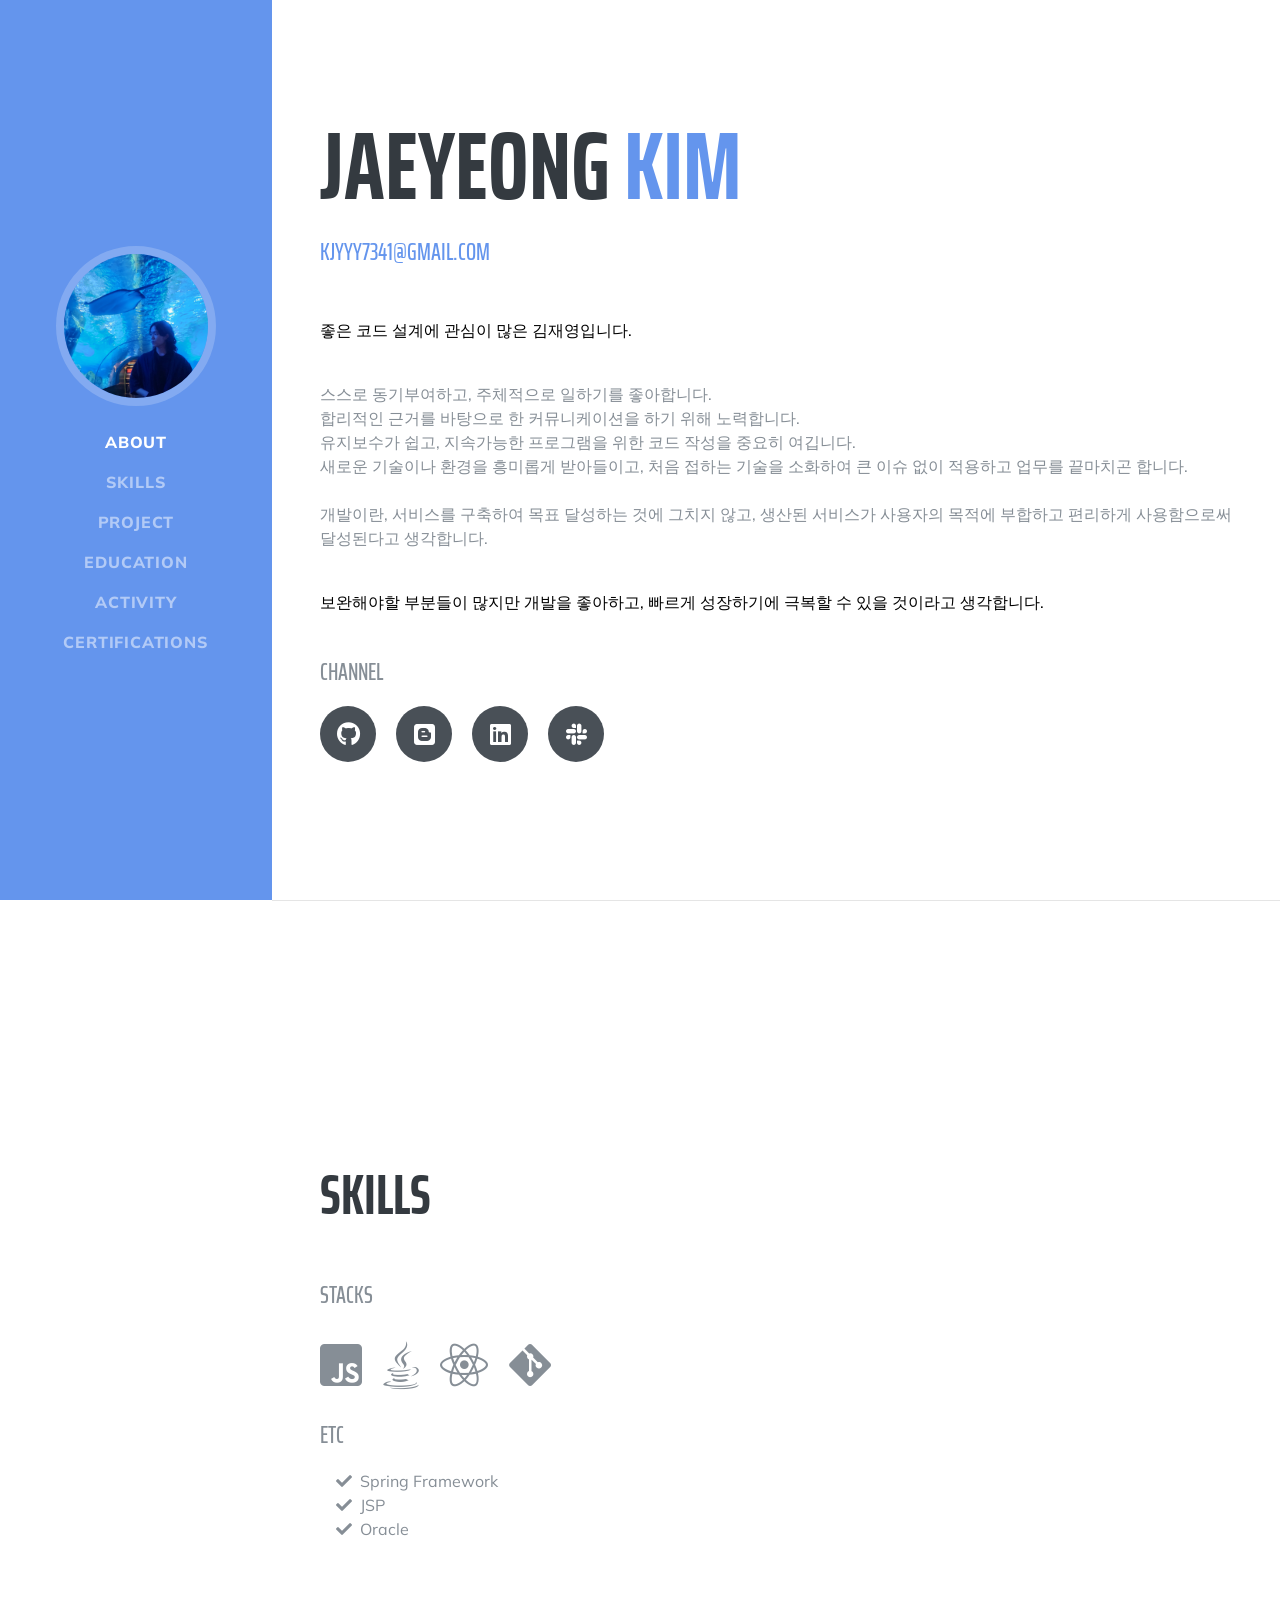
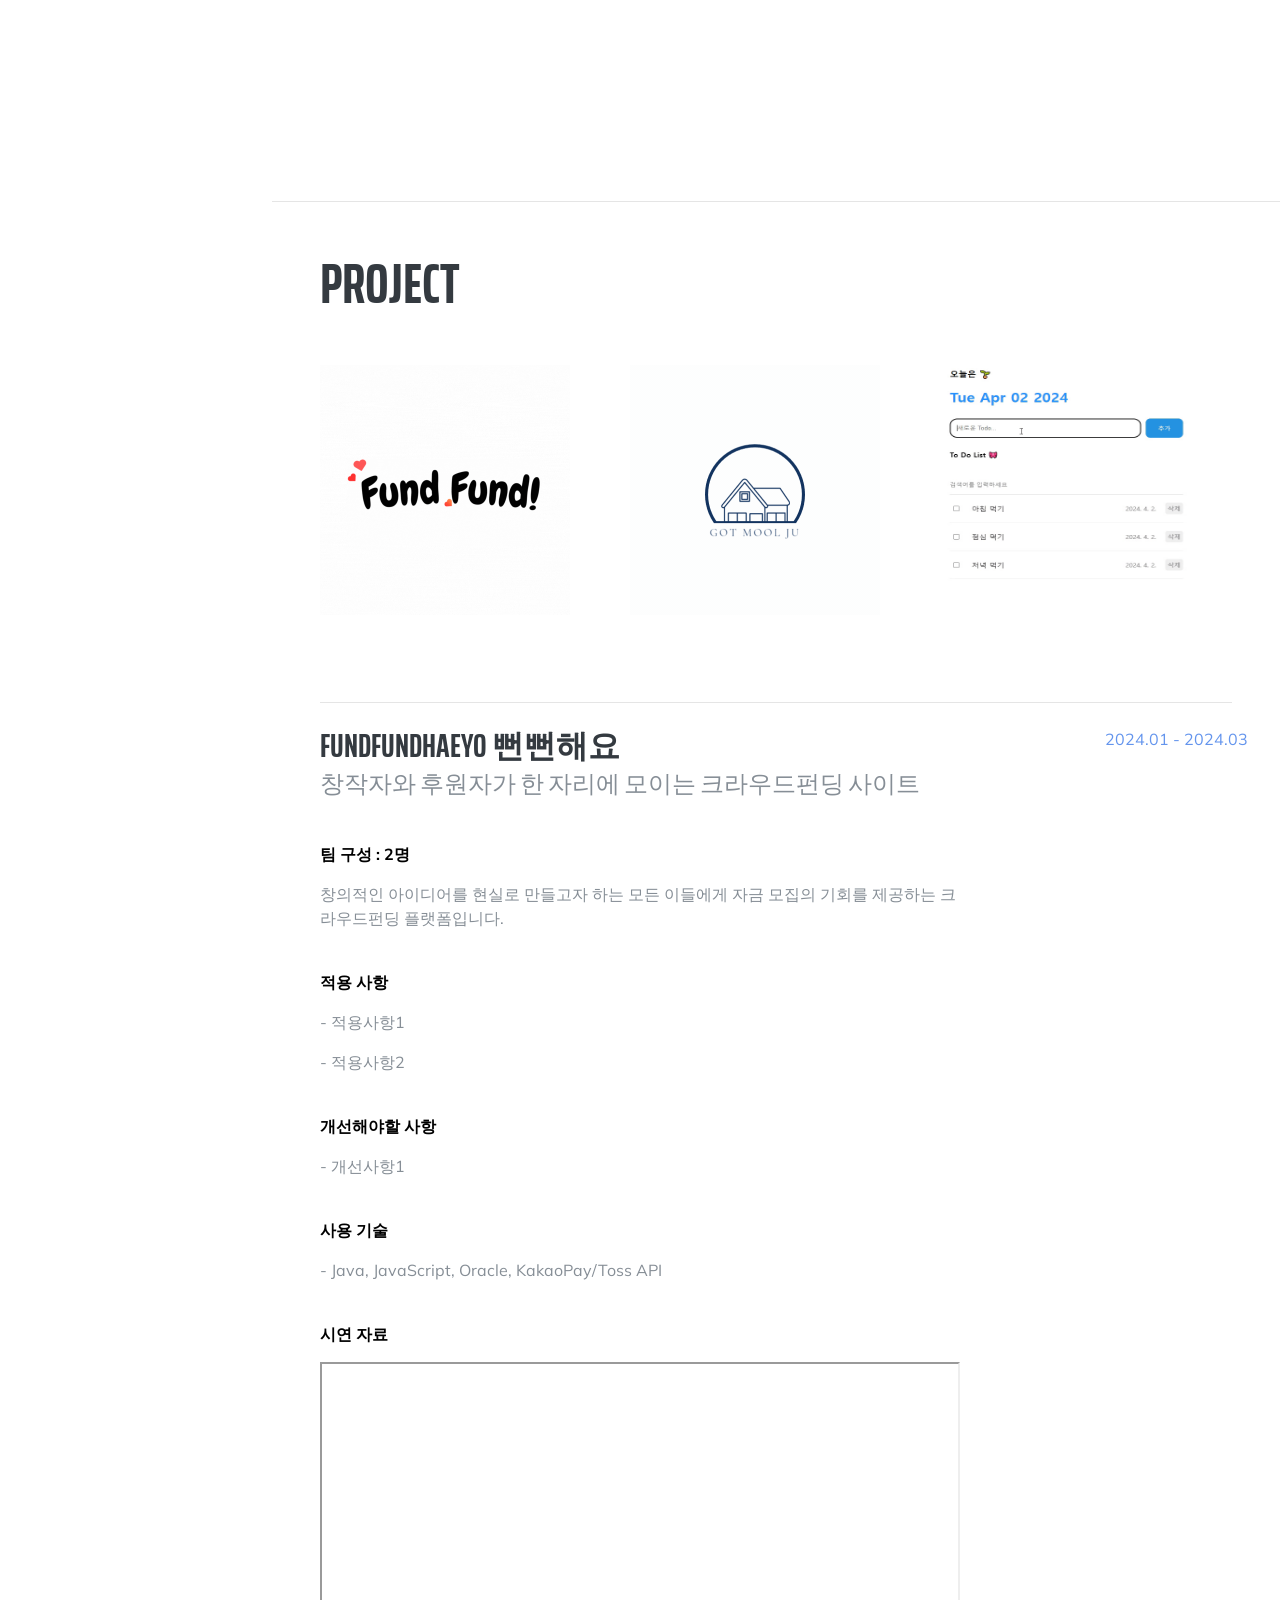
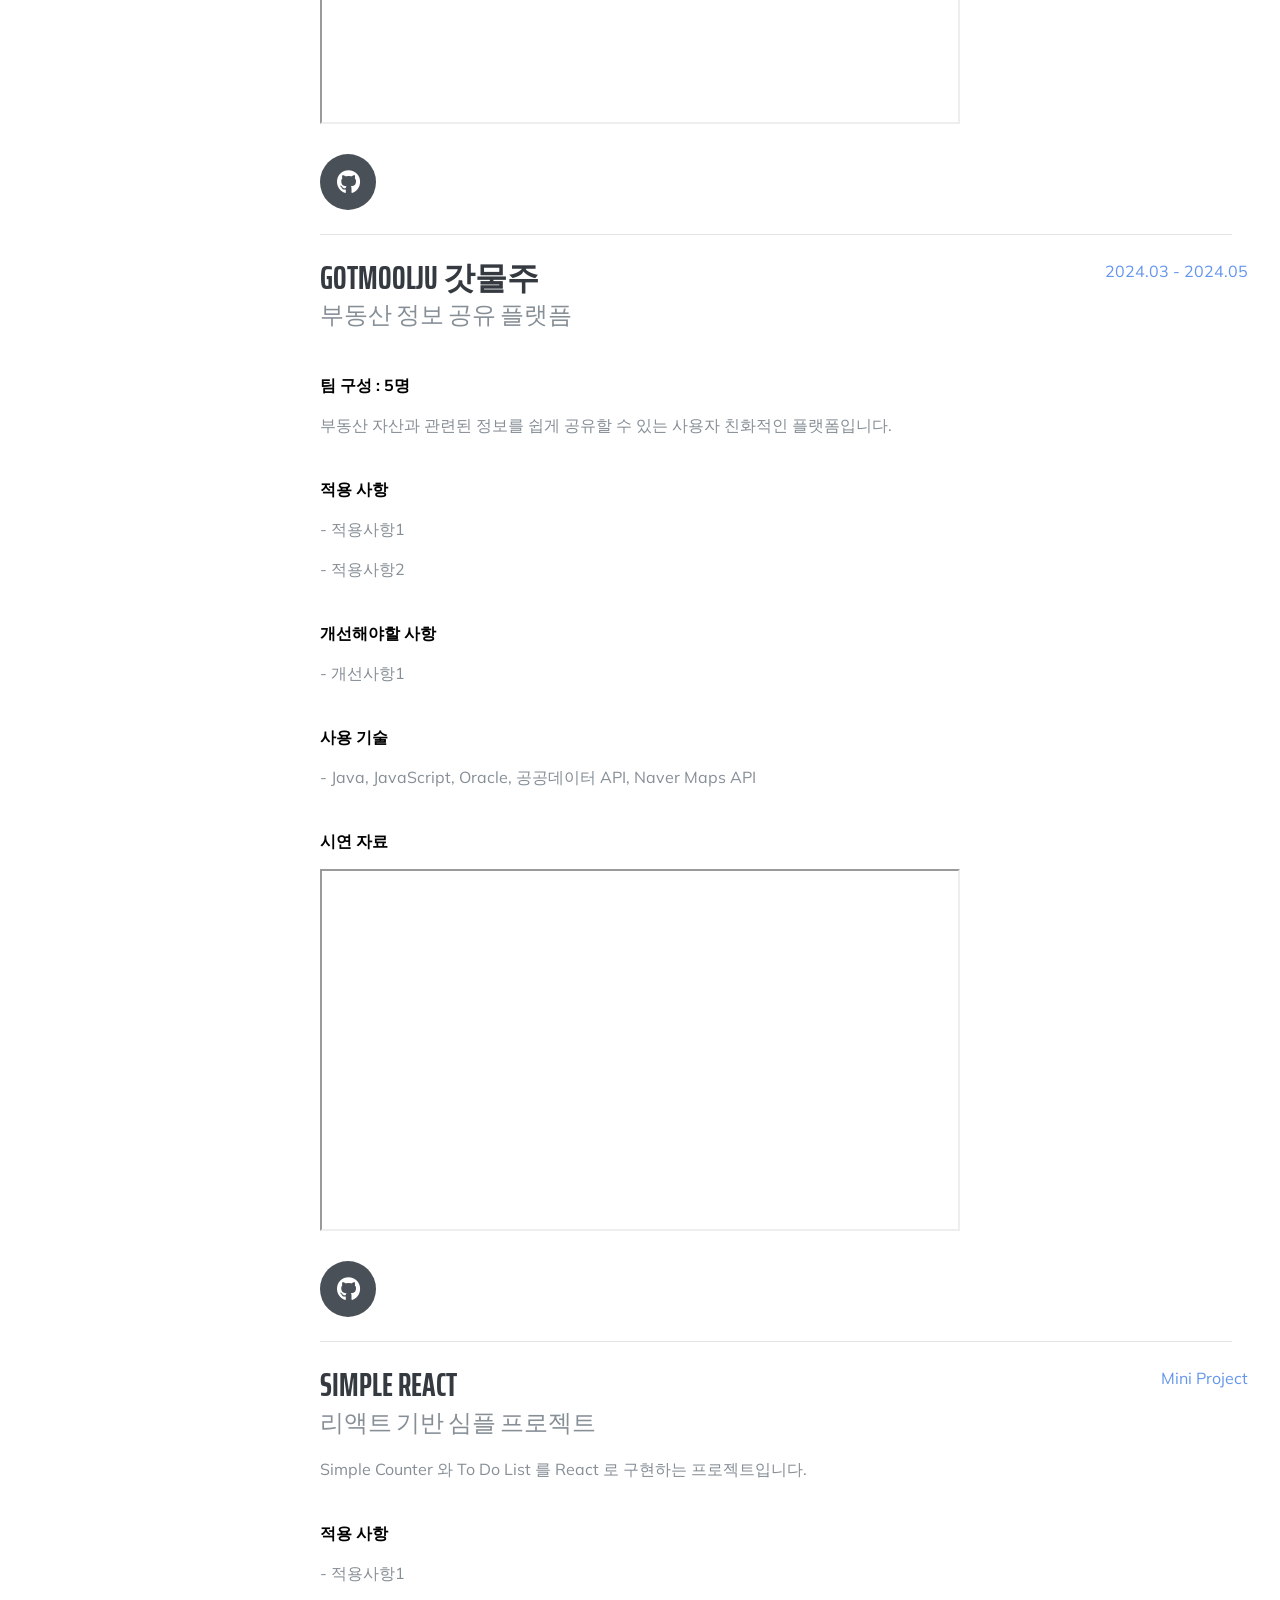
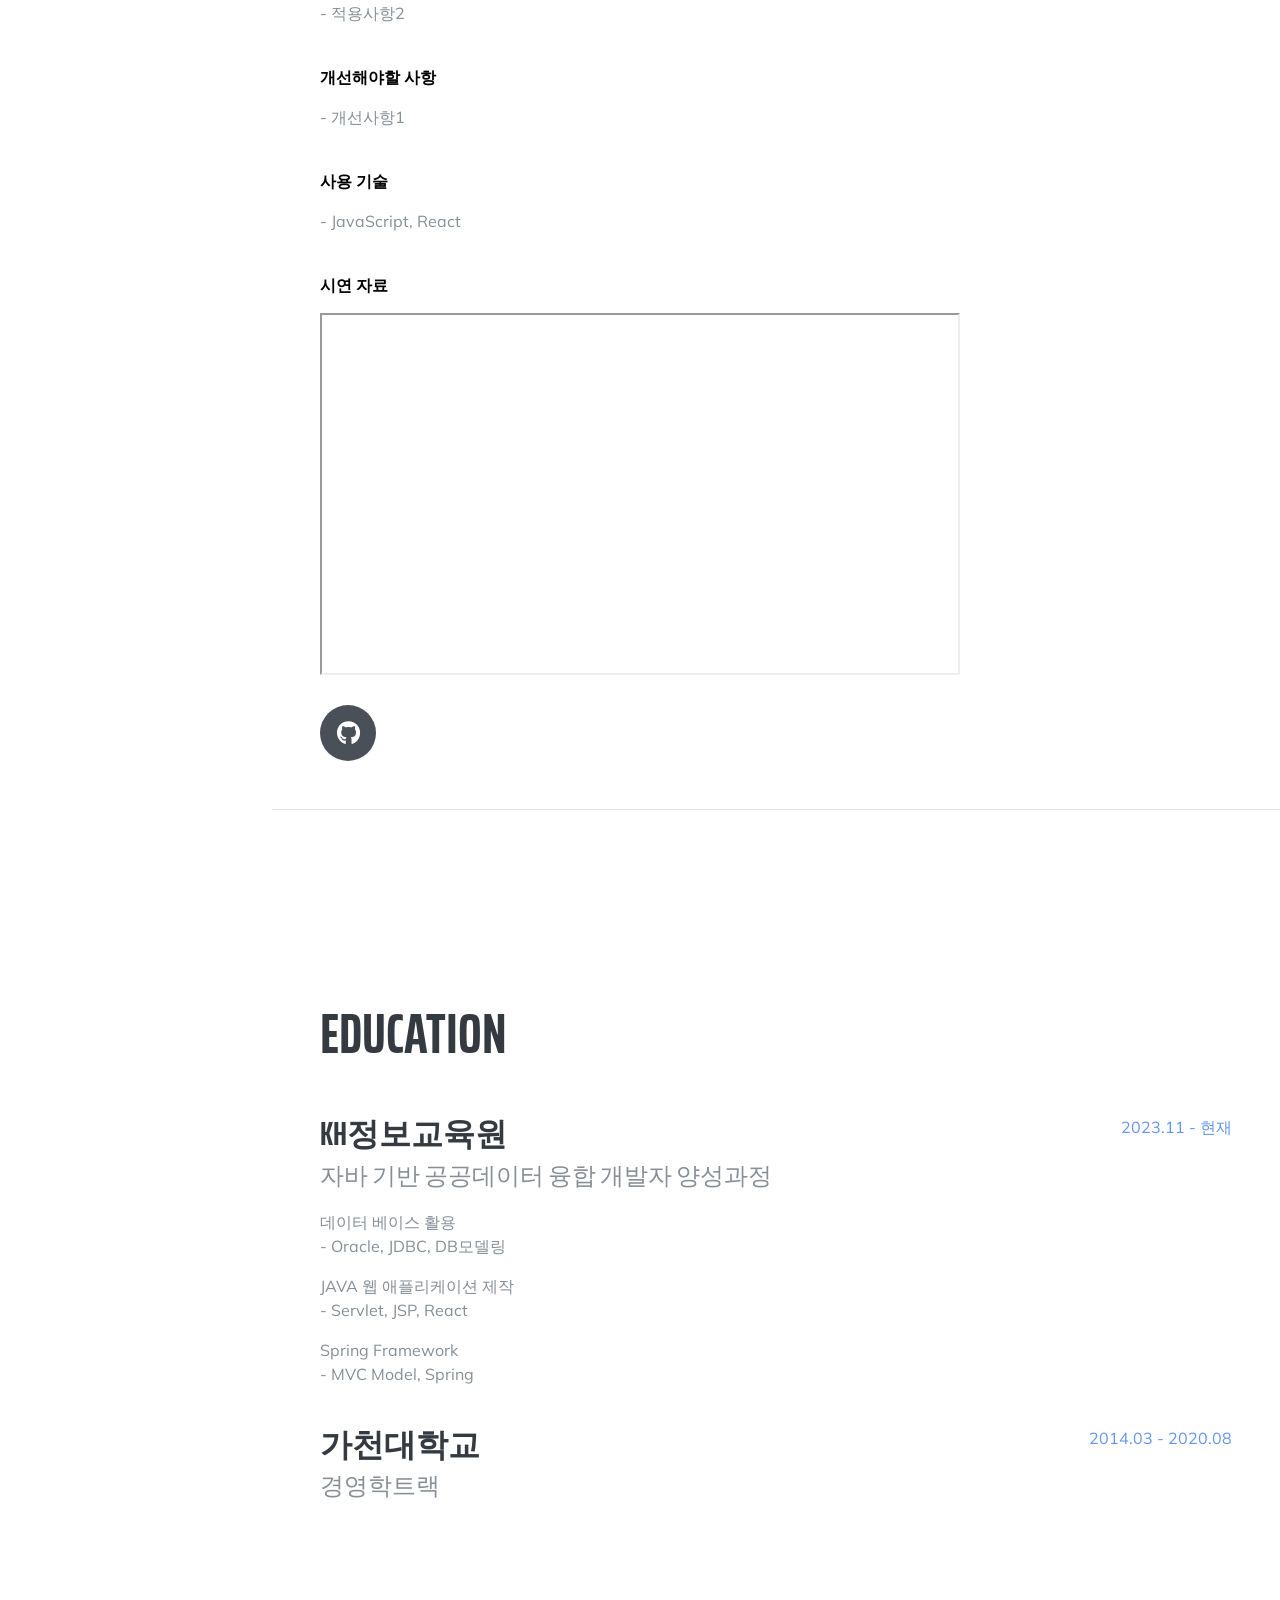
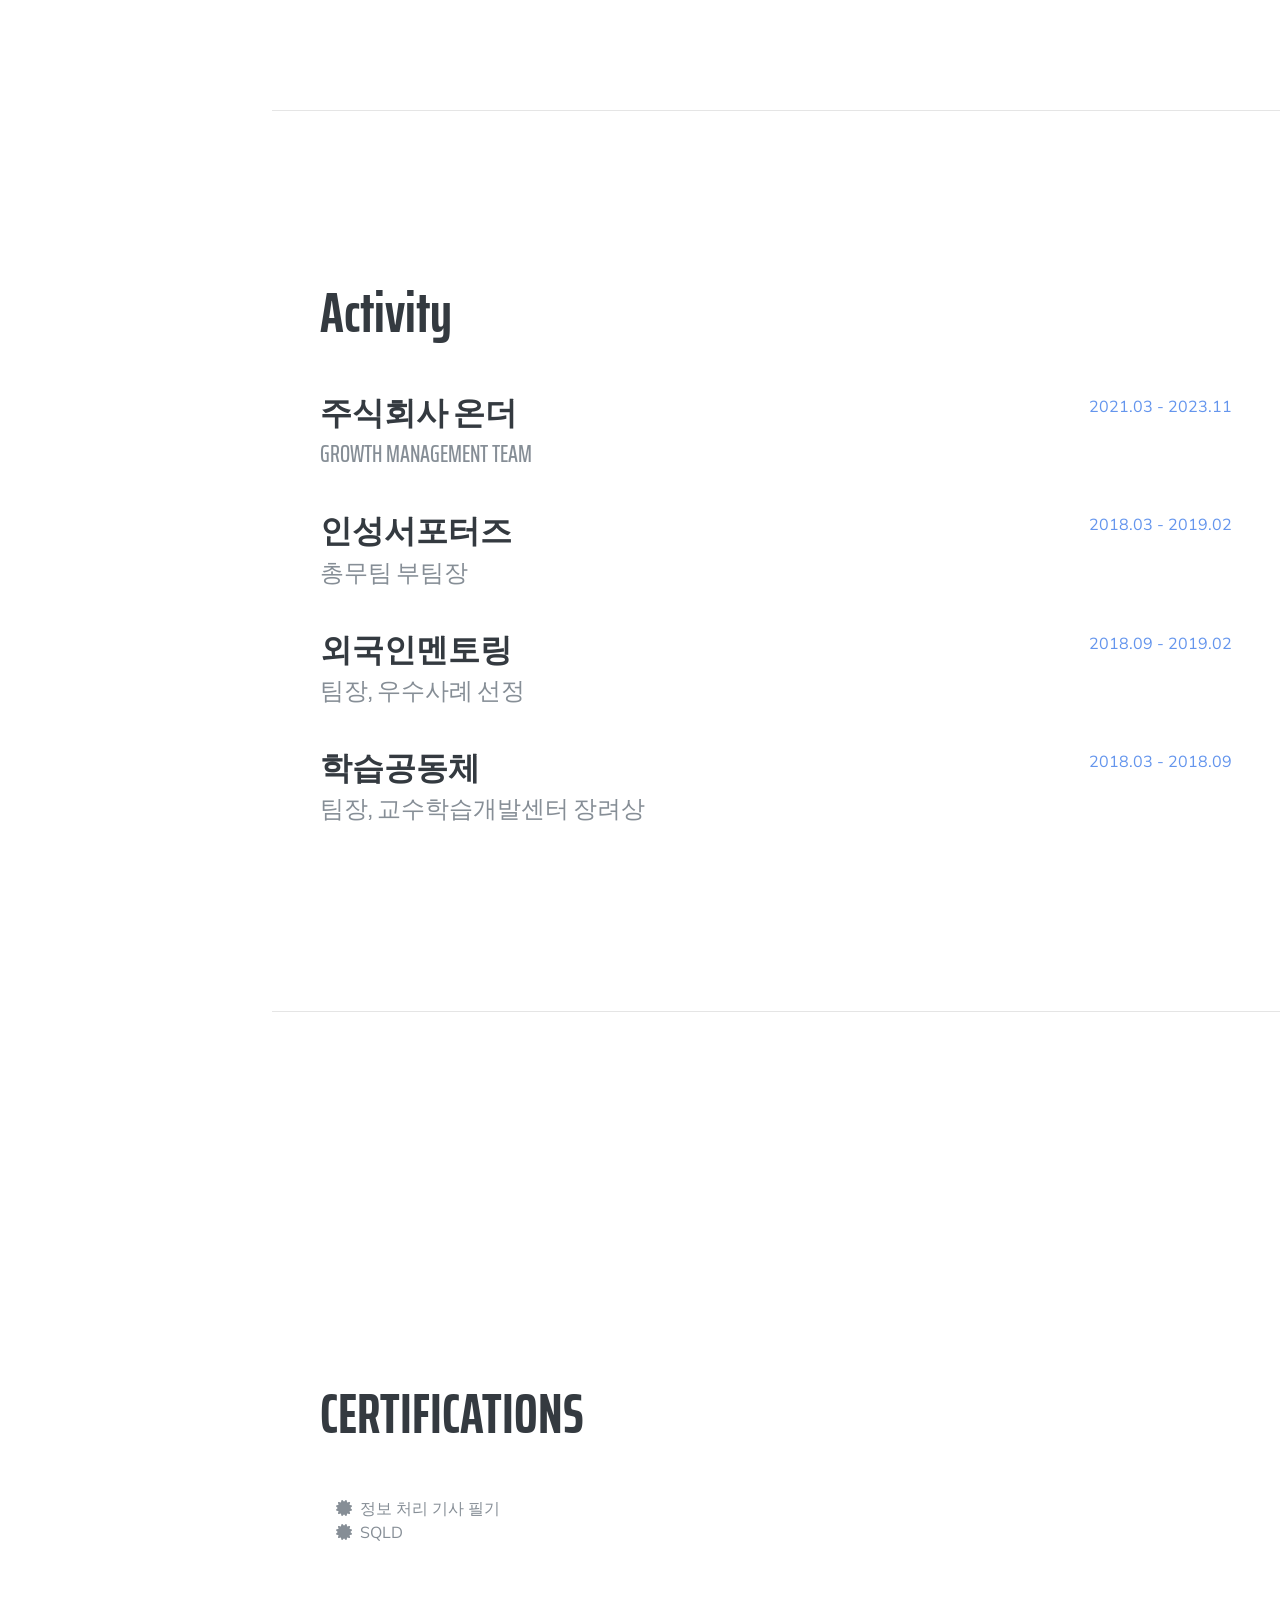
==== index.html @ 0a314fd5 "test test" ====
<!DOCTYPE html>
<html lang="en">

<head>

  <meta charset="utf-8">
  <meta name="viewport" content="width=device-width, initial-scale=1, shrink-to-fit=no">
  <meta name="description" content="">
  <meta name="author" content="">

  <title>Nano's Homepage</title>

  <!-- Bootstrap core CSS -->
  <link href="vendor/bootstrap/css/bootstrap.min.css" rel="stylesheet">

  <!-- Custom fonts for this template -->
  <link href="https://fonts.googleapis.com/css?family=Saira+Extra+Condensed:500,700" rel="stylesheet">
  <link href="https://fonts.googleapis.com/css?family=Muli:400,400i,800,800i" rel="stylesheet">
  <link href="vendor/fontawesome-free/css/all.min.css" rel="stylesheet">

  <!-- Custom styles for this template -->
  <link href="css/resume.min.css" rel="stylesheet">

</head>

<body id="page-top">

  <nav class="navbar navbar-expand-lg navbar-dark fixed-top bg-primary" id="sideNav">
    <a class="navbar-brand js-scroll-trigger" href="#page-top">
      <span class="d-block d-lg-none">Jaeyeong Kim</span>
      <span class="d-none d-lg-block">
        <img class="img-fluid img-profile rounded-circle mx-auto mb-2" src="img/profile.jpg" alt="">
      </span>
    </a>
    <button class="navbar-toggler" type="button" data-toggle="collapse" data-target="#navbarSupportedContent"
      aria-controls="navbarSupportedContent" aria-expanded="false" aria-label="Toggle navigation">
      <span class="navbar-toggler-icon"></span>
    </button>
    <div class="collapse navbar-collapse" id="navbarSupportedContent">
      <ul class="navbar-nav">
        <li class="nav-item">
          <a class="nav-link js-scroll-trigger" href="#about">About</a>
        </li>
        <li class="nav-item">
          <a class="nav-link js-scroll-trigger" href="#skills">Skills</a>
        </li>
        <li class="nav-item">
          <a class="nav-link js-scroll-trigger" href="#experience">Project</a>
        </li>
        <li class="nav-item">
          <a class="nav-link js-scroll-trigger" href="#education">Education</a>
        </li>
        <li class="nav-item">
          <a class="nav-link js-scroll-trigger" href="#interests">Activity</a>
        </li>
        <li class="nav-item">
          <a class="nav-link js-scroll-trigger" href="#certifications">Certifications</a>
        </li>
      </ul>
    </div>
  </nav>

  <div class="container-fluid p-0">

    <section class="resume-section p-3 p-lg-5 d-flex align-items-center" id="about">
      <div class="w-100">
        <h1 class="mb-0">Jaeyeong
          <span class="text-primary">Kim</span>
        </h1>
        <br />
        <div class="subheading mb-5">
          <a href="mailto:kjyyy7341@gmail.com">kjyyy7341@gmail.com</a>
        </div>
        <p class="lead mb-5">
        <p style="color: black;">좋은 코드 설계에 관심이 많은 김재영입니다.</p>
        </p>
        <p>
          <br />스스로 동기부여하고, 주체적으로 일하기를 좋아합니다.
          <br />합리적인 근거를 바탕으로 한 커뮤니케이션을 하기 위해 노력합니다.
          <br />유지보수가 쉽고, 지속가능한 프로그램을 위한 코드 작성을 중요히 여깁니다.
          <br />새로운 기술이나 환경을 흥미롭게 받아들이고, 처음 접하는 기술을 소화하여 큰 이슈 없이 적용하고 업무를 끝마치곤 합니다.
          <br />
          <br />개발이란, 서비스를 구축하여 목표 달성하는 것에 그치지 않고, 생산된 서비스가 사용자의 목적에 부합하고 편리하게 사용함으로써 달성된다고 생각합니다.
          <br />
          <br />
          <p style="color: black;">보완해야할 부분들이 많지만 개발을 좋아하고, 빠르게 성장하기에 극복할 수 있을 것이라고 생각합니다.</p>
          <br />
          <div class="subheading mb-3">Channel</div>
          <div class="social-icons">
            <a href="https://github.com/angKH2nd/GotMoolJu">
              <i class="fab fa-github"></i>
            </a>
            <a href="https://simple-impala-444.notion.site/System-out-print-NanoKim-fe3040183c5a459cb14b6abff5977fd0?pvs=4">
              <i class="fab fa-brands fa-blogger"></i>
            </a>
            <a href="https://www.linkedin.com/in/nanokim">
              <i class="fab fa-brands fa-linkedin"></i>
            </a>
            <a href="https://nano-ko39606.slack.com/team/U064YMLNH62">
              <i class="fab fa-brands fa-slack"></i>
            </a>
          </div>
        </p>
      </div>
    </section>

    <hr class="m-0">
    <section class="resume-section p-3 p-lg-5 d-flex align-items-center" id="skills">
      <div class="w-100">
        <h2 class="mb-5">Skills</h2>

        <div class="subheading mb-3">Stacks</div>
        <ul class="list-inline dev-icons">
          <li class="list-inline-item">
            <i class="fab fa-js-square"></i>
          </li>
          <li class="list-inline-item">
            <i class="fab fa-java"></i>
          </li>
          <li class="list-inline-item">
            <i class="fab fa-react"></i>
          </li>
          <li class="list-inline-item">
            <i class="fab fa-brands fa-git-alt"></i>
          </li>
        </ul>

        <div class="subheading mb-3">ETC</div>
        <ul class="fa-ul mb-0">
          <li>
            <i class="fa-li fa fa-check"></i>
            Spring Framework
          </li>
          <li>
            <i class="fa-li fa fa-check"></i>
            JSP
          </li>
          <li>
            <i class="fa-li fa fa-check"></i>
            Oracle
          </li>
        </ul>

      </div>
    </section>

    <hr class="m-0">

    <section class="resume-section p-3 p-lg-5 d-flex justify-content-center" id="experience">
      <div class="w-100">
        <h2 class="mb-5">Project</h2>

        <div class="social-icons" style="margin-bottom: 200px;">
          <a class="js-scroll-trigger" href="#project1" style="margin-right: 250px;">
            <img width="250" height="250" src="img/project1.gif">
          </a>
          <a class="js-scroll-trigger" href="#project2" style="margin-right: 250px;">
            <img width="250" height="250" src="img/project2.gif">
          </a>
          <a class="js-scroll-trigger" href="#project3">
            <img width="250" height="250" src="img/project3.gif">
          </a>
        </div>

        <hr class="m-0">
        <br />
        <div class="resume-item d-flex flex-column flex-md-row justify-content-between" id="project1">
            <div class="resume-content">
              <h3 class="mb-0">FUNDFUNDHAEYO 뻔뻔해요</h3>
              <div class="subheading mb-3">창작자와 후원자가 한 자리에 모이는 크라우드펀딩 사이트</div>
              <p style="color: black; font-weight: bold;"><br />팀 구성 : 2명</p>
              <p>창의적인 아이디어를 현실로 만들고자 하는 모든 이들에게 자금 모집의 기회를 제공하는 크라우드펀딩 플랫폼입니다.</p>
              <p style="color: black; font-weight: bold;"><br />적용 사항</p>
              <p>- 적용사항1</p>
              <p>- 적용사항2</p>
              <p style="color: black; font-weight: bold;"><br />개선해야할 사항</p>
              <p>- 개선사항1</p>
              <p style="color: black; font-weight: bold;"><br />사용 기술</p>
              <p>- Java, JavaScript, Oracle, KakaoPay/Toss API </p>
              <p style="color: black; font-weight: bold;"><br />시연 자료</p>
              <div>
                <iframe style="width: 50vw; height: 28.3vw;" allowfullscreen
                  src=""></iframe>
              </div>
              <br />
              <div class="social-icons">
                <a href="https://github.com/angKH1st/FundFundhaeyo">
                  <i class="fab fa-github"></i>
                </a>
              </div>
            </div>
            <div class="resume-date text-md-right">
              <span class="text-primary">2024.01 - 2024.03</span>
            </div>
        </div>
        <br />

        <hr class="m-0">
        <br />
        <div class="resume-item d-flex flex-column flex-md-row justify-content-between" id="project2">
          <div class="resume-content">
            <h3 class="mb-0">GOTMOOLJU 갓물주</h3>
            <div class="subheading mb-3">부동산 정보 공유 플랫픔</div>
            <p style="color: black; font-weight: bold;"><br />팀 구성 : 5명</p>
            <p>부동산 자산과 관련된 정보를 쉽게 공유할 수 있는 사용자 친화적인 플랫폼입니다.</p>
            <p style="color: black; font-weight: bold;"><br />적용 사항</p>
            <p>- 적용사항1</p>
            <p>- 적용사항2</p>
            <p style="color: black; font-weight: bold;"><br />개선해야할 사항</p>
            <p>- 개선사항1</p>
            <p style="color: black; font-weight: bold;"><br />사용 기술</p>
            <p>- Java, JavaScript, Oracle, 공공데이터 API, Naver Maps API </p>
            <p style="color: black; font-weight: bold;"><br />시연 자료</p>
            <div>
              <iframe style="width: 50vw; height: 28.3vw;" allowfullscreen
                src=""></iframe>
            </div>
            <br />
            <div class="social-icons">
              <a href="https://github.com/angKH2nd/GotMoolJu">
                <i class="fab fa-github"></i>
              </a>
            </div>
          </div>
          <div class="resume-date text-md-right">
            <span class="text-primary">2024.03 - 2024.05</span>
          </div>
        </div>
        <br />

        <hr class="m-0">
        <br />
        <div class="resume-item d-flex flex-column flex-md-row justify-content-between" id="project3">
          <div class="resume-content">
            <h3 class="mb-0">Simple React</h3>
            <div class="subheading mb-3">리액트 기반 심플 프로젝트</div>
            <p>Simple Counter 와 To Do List 를 React 로 구현하는 프로젝트입니다.</p>
            <p style="color: black; font-weight: bold;"><br />적용 사항</p>
            <p>- 적용사항1</p>
            <p>- 적용사항2</p>
            <p style="color: black; font-weight: bold;"><br />개선해야할 사항</p>
            <p>- 개선사항1</p>
            <p style="color: black; font-weight: bold;"><br />사용 기술</p>
            <p>- JavaScript, React </p>
            <p style="color: black; font-weight: bold;"><br />시연 자료</p>
            <div>
              <iframe style="width: 50vw; height: 28.3vw;" allowfullscreen
                src=""></iframe>
            </div>
            <br />
            <div class="social-icons">
              <a href="https://github.com/NanoKim/TIL/tree/main/React">
                <i class="fab fa-github"></i>
              </a>
            </div>
          </div>
          <div class="resume-date text-md-right">
            <span class="text-primary">Mini Project</span>
          </div>
        </div>

      </div>

    </section>

    <hr class="m-0">

    <section class="resume-section p-3 p-lg-5 d-flex align-items-center" id="education">
      <div class="w-100">
        <h2 class="mb-5">Education</h2>

        <div class="resume-item d-flex flex-column flex-md-row justify-content-between">
          <div class="resume-content">
            <h3 class="mb-1">KH정보교육원</h3>
            <div class="subheading mb-3">자바 기반 공공데이터 융합 개발자 양성과정</div>
            <div>데이터 베이스 활용
              <p>
                - Oracle, JDBC, DB모델링
              </p>
            </div>
            <div>JAVA 웹 애플리케이션 제작
              <p>
                - Servlet, JSP, React
              </p>
            </div>
            <div>Spring Framework
              <p>
                - MVC Model, Spring
              </p>
            </div>
          </div>
          <div class="resume-date text-md-right">
            <span class="text-primary">2023.11 - 현재</span>
          </div>
        </div>

        <br />

        <div class="resume-item d-flex flex-column flex-md-row justify-content-between">
          <div class="resume-content">
            <h3 class="mb-1">가천대학교</h3>
            <div class="subheading mb-3">경영학트랙</div>
          </div>
          <div class="resume-date text-md-right">
            <span class="text-primary">2014.03 - 2020.08</span>
          </div>
        </div>

      </div>
    </section>

    <hr class="m-0">



    <section class="resume-section p-3 p-lg-5 d-flex align-items-center" id="interests">
      <div class="w-100">
        <h2 class="mb-5" style="text-transform: none;">Activity</h2>
        <div class="resume-item d-flex flex-column flex-md-row justify-content-between">
          <div class="resume-content">
            <h3 class="mb-1">주식회사 온더</h3>
            <div class="subheading mb-3">Growth Management Team</div>
          </div>
          <div class="resume-date text-md-right">
            <span class="text-primary">2021.03 - 2023.11</span>
          </div>
        </div>

        <br />

        <div class="resume-item d-flex flex-column flex-md-row justify-content-between">
          <div class="resume-content">
            <h3 class="mb-1">인성서포터즈</h3>
            <div class="subheading mb-3">총무팀 부팀장</div>
          </div>
          <div class="resume-date text-md-right">
            <span class="text-primary">2018.03 - 2019.02</span>
          </div>
        </div>

        <br />

        <div class="resume-item d-flex flex-column flex-md-row justify-content-between">
          <div class="resume-content">
            <h3 class="mb-1">외국인멘토링</h3>
            <div class="subheading mb-3">팀장, 우수사례 선정</div>
          </div>
          <div class="resume-date text-md-right">
            <span class="text-primary">2018.09 - 2019.02</span>
          </div>
        </div>

        <br />

        <div class="resume-item d-flex flex-column flex-md-row justify-content-between">
          <div class="resume-content">
            <h3 class="mb-1">학습공동체</h3>
            <div class="subheading mb-3">팀장, 교수학습개발센터 장려상</div>
          </div>
          <div class="resume-date text-md-right">
            <span class="text-primary">2018.03 - 2018.09</span>
          </div>
        </div>
      </div>

    </section>

    <hr class="m-0">

    <section class="resume-section p-3 p-lg-5 d-flex align-items-center" id="certifications">
      <div class="w-100">
        <h2 class="mb-5">Certifications</h2>
        <ul class="fa-ul mb-0">
          <li>
            <i class="fa-li fa fa-solid fa-certificate"></i>
            정보 처리 기사 필기
          </li>
          <li>
            <i class="fa-li fa fa-solid fa-certificate"></i>
            SQLD
          </li>
        </ul>
      </div>
    </section>

  </div>

  <!-- Bootstrap core JavaScript -->
  <script src="vendor/jquery/jquery.min.js"></script>
  <script src="vendor/bootstrap/js/bootstrap.bundle.min.js"></script>

  <!-- Plugin JavaScript -->
  <script src="vendor/jquery-easing/jquery.easing.min.js"></script>

  <!-- Custom scripts for this template -->
  <script src="js/resume.min.js"></script>

</body>

</html>
---- css/resume.min.css ----
/*!
 * Start Bootstrap - Resume v5.0.8 (https://startbootstrap.com/template-overviews/resume)
 * Copyright 2013-2020 Start Bootstrap
 * Licensed under MIT (https://github.com/BlackrockDigital/startbootstrap-resume/blob/master/LICENSE)
 */body{font-family:Muli,-apple-system,BlinkMacSystemFont,'Segoe UI',Roboto,'Helvetica Neue',Arial,sans-serif,'Apple Color Emoji','Segoe UI Emoji','Segoe UI Symbol','Noto Color Emoji';padding-top:54px;color:#868e96}@media (min-width:992px){body{padding-top:0;padding-left:17rem}}h1,h2,h3,h4,h5,h6{font-family:'Saira Extra Condensed',-apple-system,BlinkMacSystemFont,'Segoe UI',Roboto,'Helvetica Neue',Arial,sans-serif,'Apple Color Emoji','Segoe UI Emoji','Segoe UI Symbol','Noto Color Emoji';font-weight:700;text-transform:uppercase;color:#343a40}h1{font-size:6rem;line-height:5.5rem}h2{font-size:3.5rem}h3{font-size:2rem}p.lead{font-size:1.15rem;font-weight:400}.subheading{text-transform:uppercase;font-weight:500;font-family:'Saira Extra Condensed',-apple-system,BlinkMacSystemFont,'Segoe UI',Roboto,'Helvetica Neue',Arial,sans-serif,'Apple Color Emoji','Segoe UI Emoji','Segoe UI Symbol','Noto Color Emoji';font-size:1.5rem}.social-icons a{display:inline-block;height:3.5rem;width:3.5rem;background-color:#495057;color:#fff!important;border-radius:100%;text-align:center;font-size:1.5rem;line-height:3.5rem;margin-right:1rem}.social-icons a:last-child{margin-right:0}.social-icons a:hover{background-color:#6495ed}.dev-icons{font-size:3rem}.dev-icons .list-inline-item i:hover{color:#6495ed}#sideNav .navbar-nav .nav-item .nav-link{font-weight:800;letter-spacing:.05rem;text-transform:uppercase}#sideNav .navbar-toggler:focus{outline-color:#a9c4f5}@media (min-width:992px){#sideNav{text-align:center;position:fixed;top:0;left:0;display:flex;flex-direction:column;width:17rem;height:100vh}#sideNav .navbar-brand{display:flex;margin:auto auto 0;padding:.5rem}#sideNav .navbar-brand .img-profile{max-width:10rem;max-height:10rem;border:.5rem solid rgba(255,255,255,.2)}#sideNav .navbar-collapse{display:flex;align-items:flex-start;flex-grow:0;width:100%;margin-bottom:auto}#sideNav .navbar-collapse .navbar-nav{flex-direction:column;width:100%}#sideNav .navbar-collapse .navbar-nav .nav-item{display:block}#sideNav .navbar-collapse .navbar-nav .nav-item .nav-link{display:block}}section.resume-section{padding-top:5rem!important;padding-bottom:5rem!important;max-width:75rem}section.resume-section .resume-item .resume-date{min-width:none}@media (min-width:768px){section.resume-section{min-height:100vh}section.resume-section .resume-item .resume-date{min-width:18rem}}@media (min-width:992px){section.resume-section{padding-top:3rem!important;padding-bottom:3rem!important}}.bg-primary{background-color:#6495ed!important}.text-primary{color:#6495ed!important}a{color:#6495ed}a:active,a:focus,a:hover{color:#1f66e5}
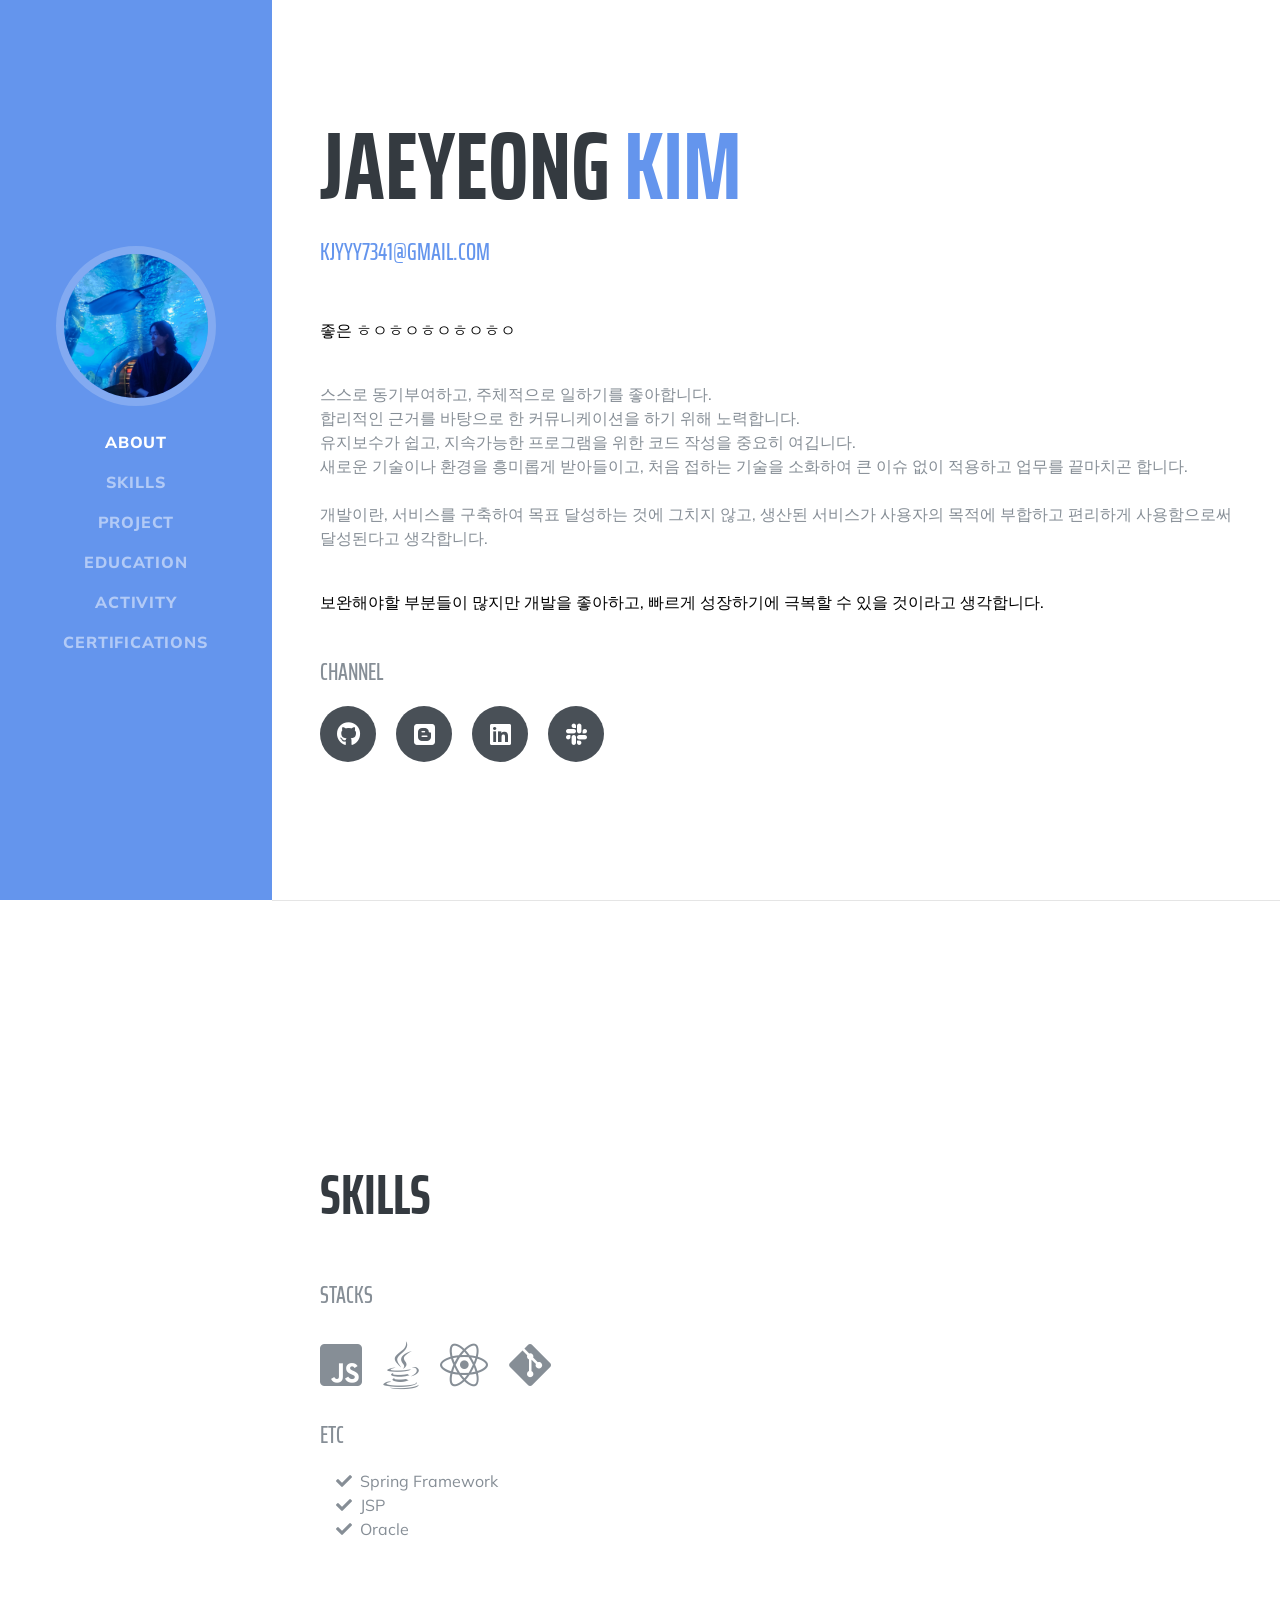
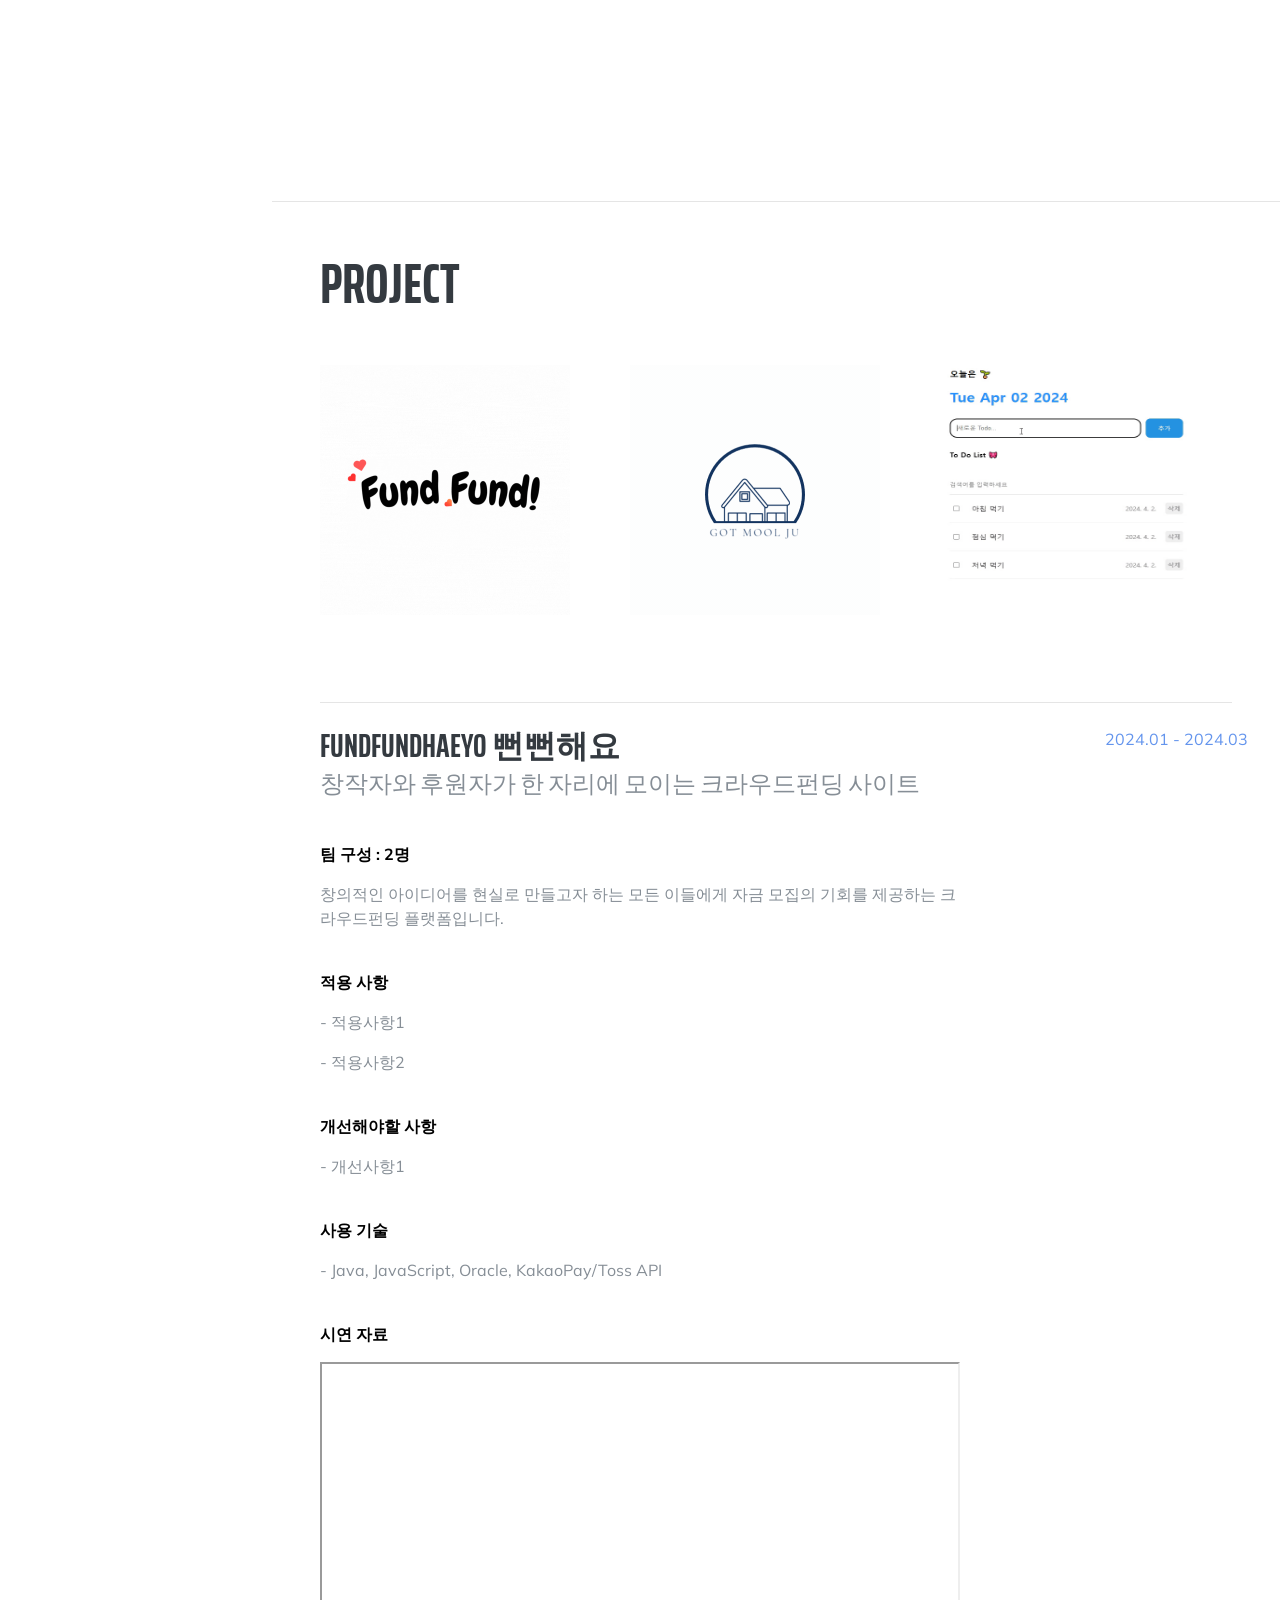
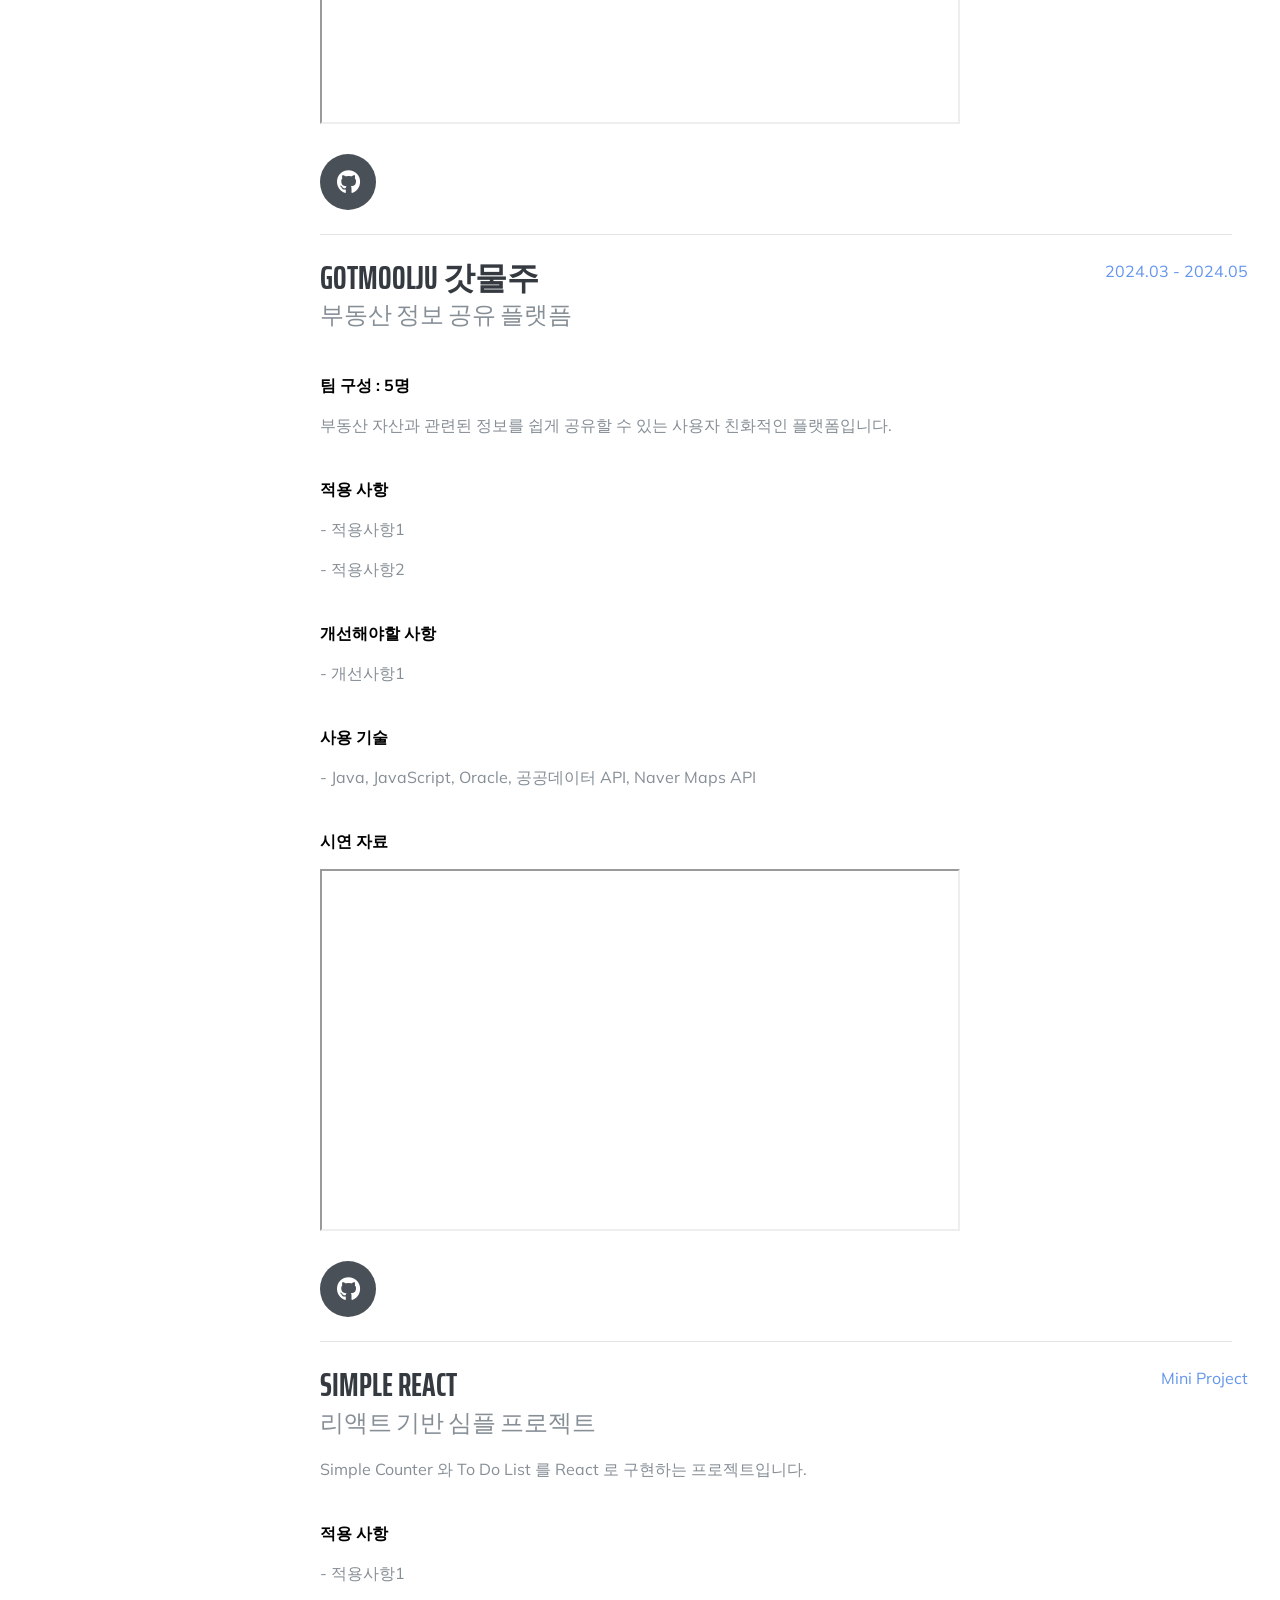
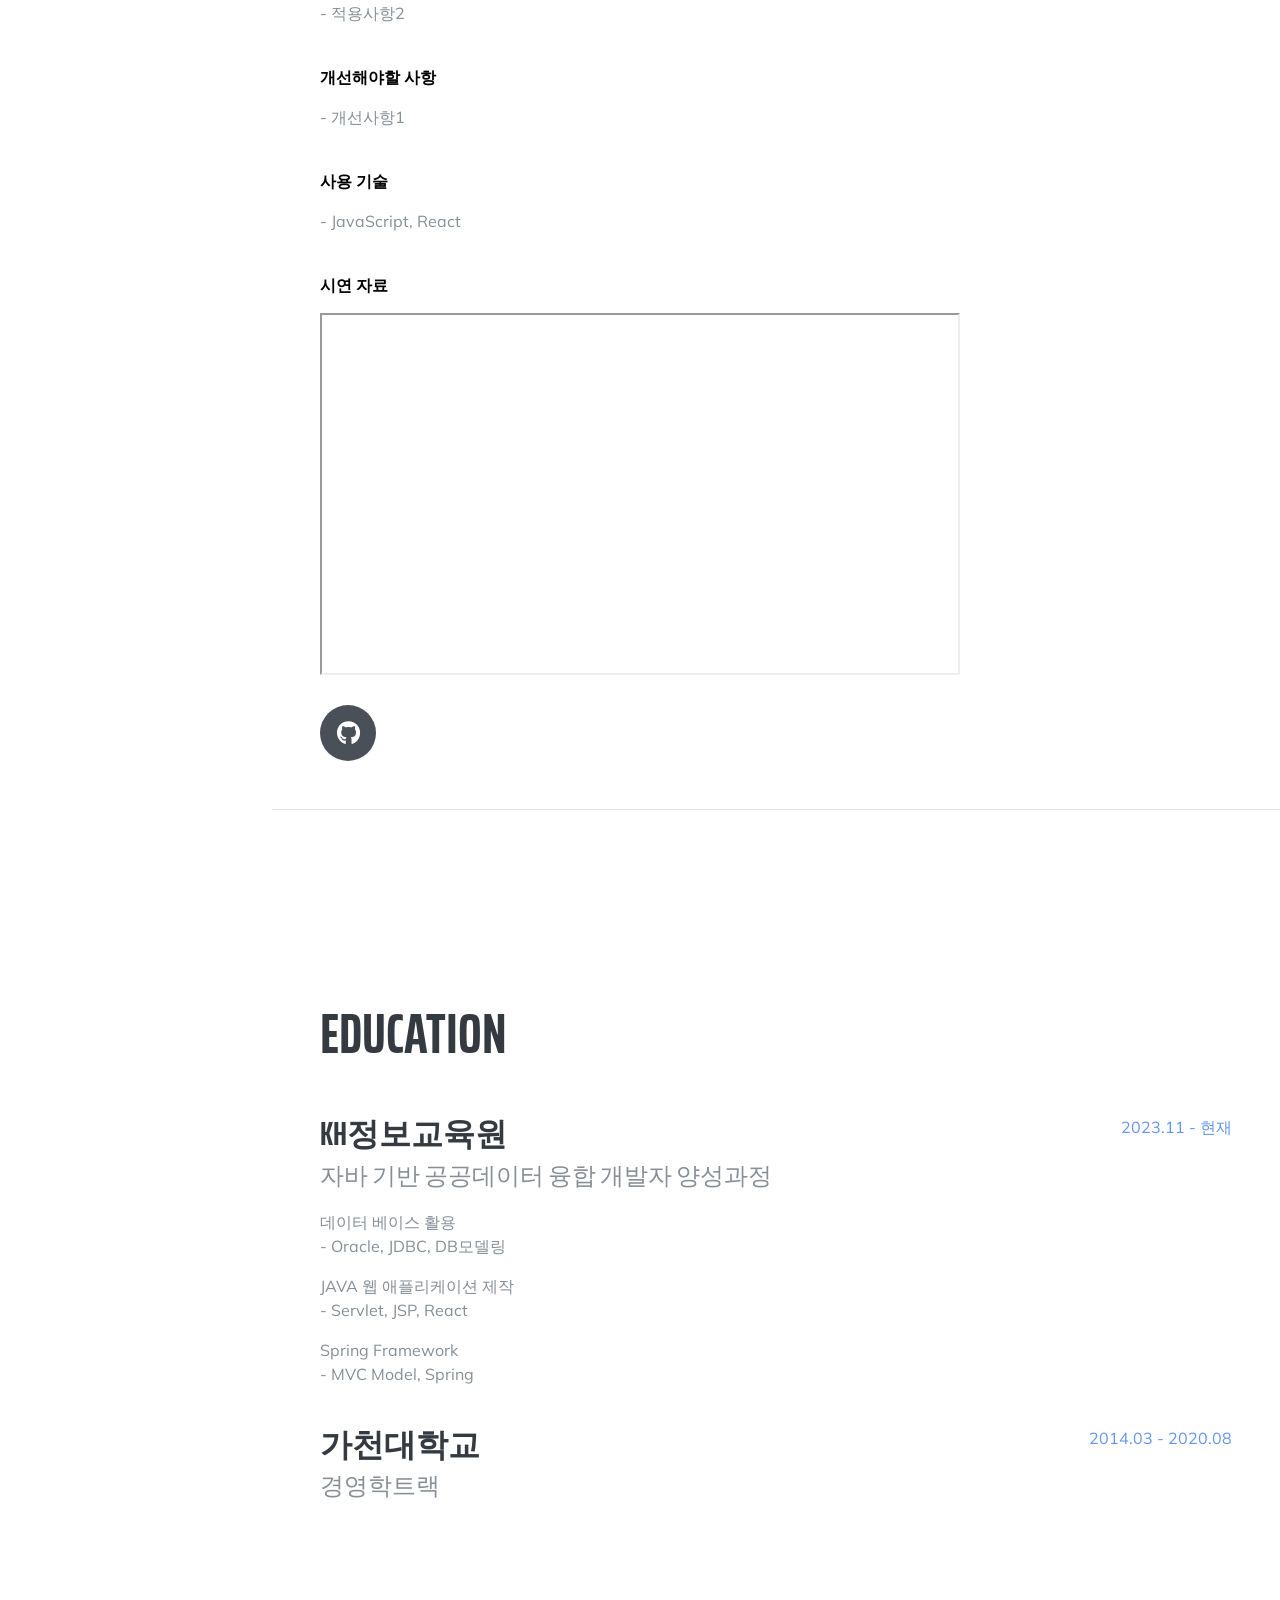
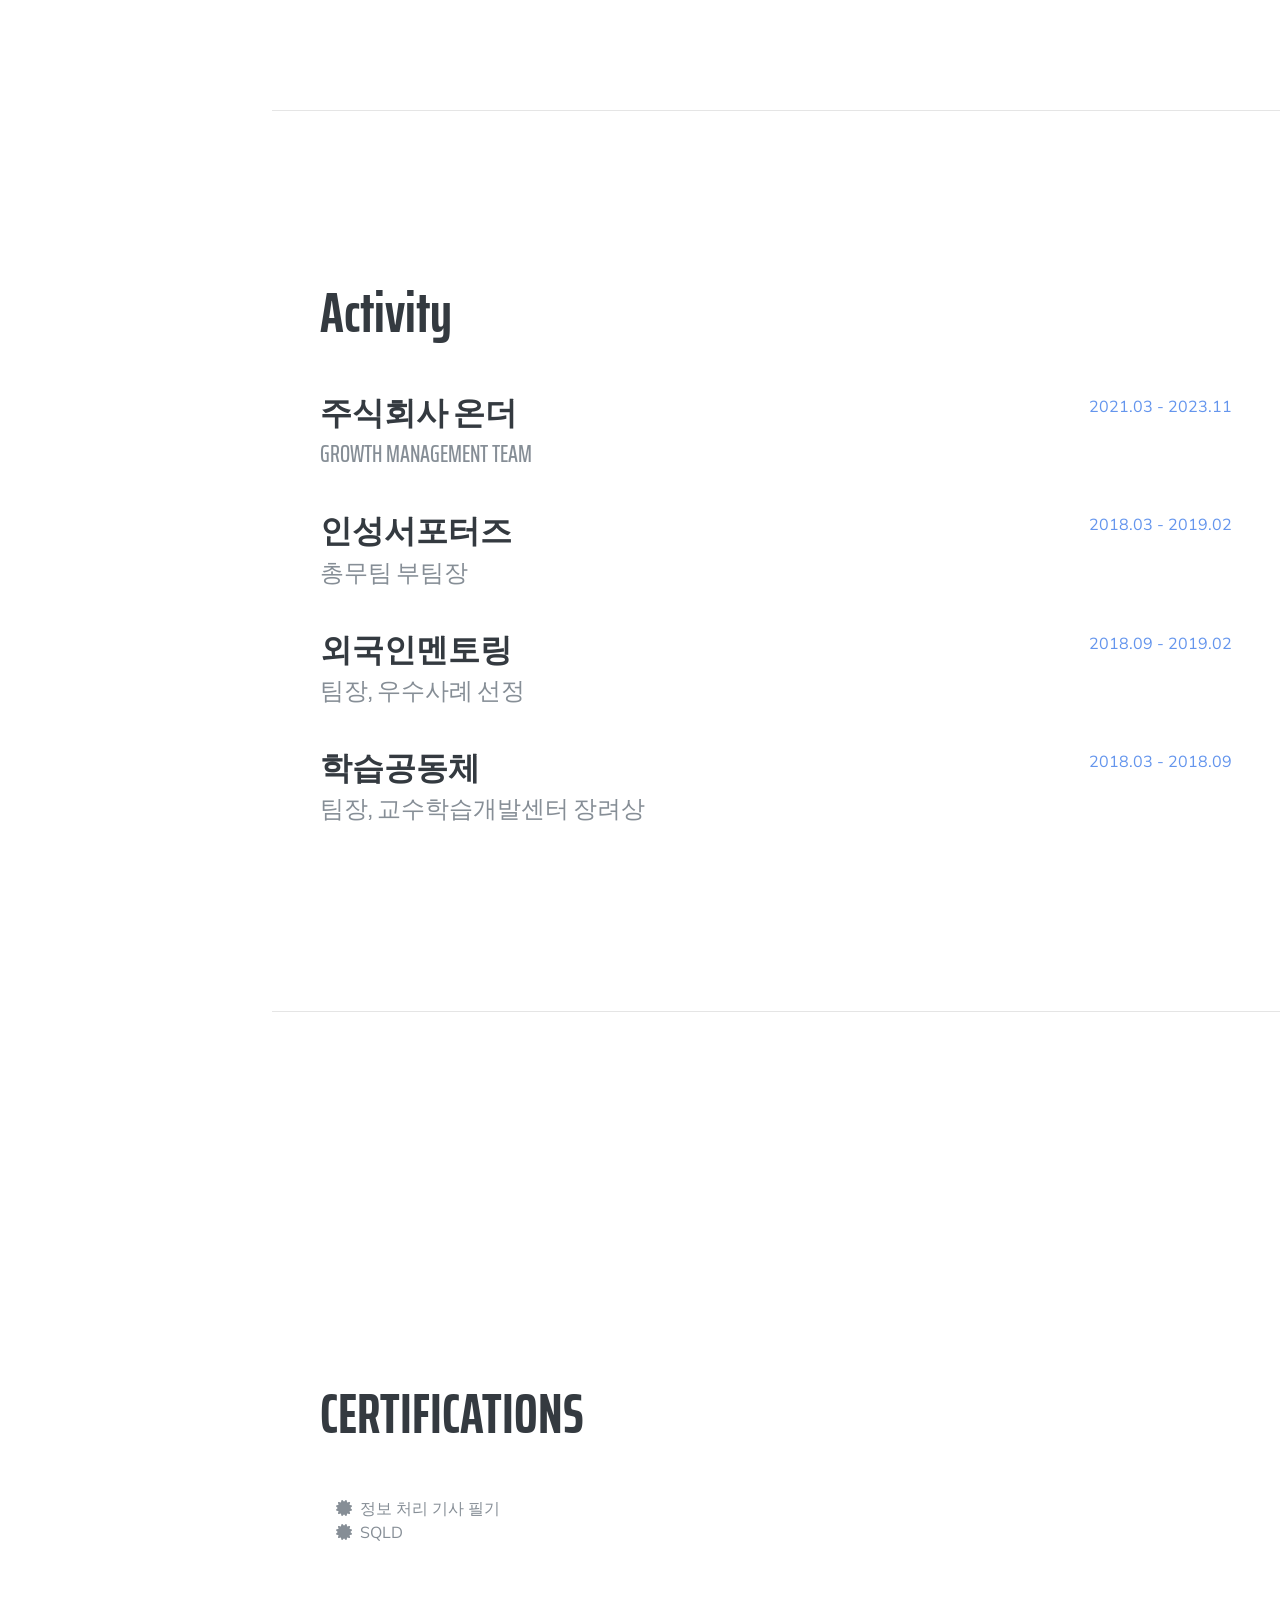
==== commit bda646e0: "update update" ====
--- a/index.html
+++ b/index.html
@@ -8,7 +8,7 @@
   <meta name="description" content="">
   <meta name="author" content="">
 
-  <title>Nano's Homepage</title>
+  <title>eunsong's Homepage</title>
 
   <!-- Bootstrap core CSS -->
   <link href="vendor/bootstrap/css/bootstrap.min.css" rel="stylesheet">
@@ -72,7 +72,7 @@
           <a href="mailto:kjyyy7341@gmail.com">kjyyy7341@gmail.com</a>
         </div>
         <p class="lead mb-5">
-        <p style="color: black;">좋은 코드 설계에 관심이 많은 김재영입니다.</p>
+        <p style="color: black;">좋은 ㅎㅇㅎㅇㅎㅇㅎㅇㅎㅇ</p>
         </p>
         <p>
           <br />스스로 동기부여하고, 주체적으로 일하기를 좋아합니다.
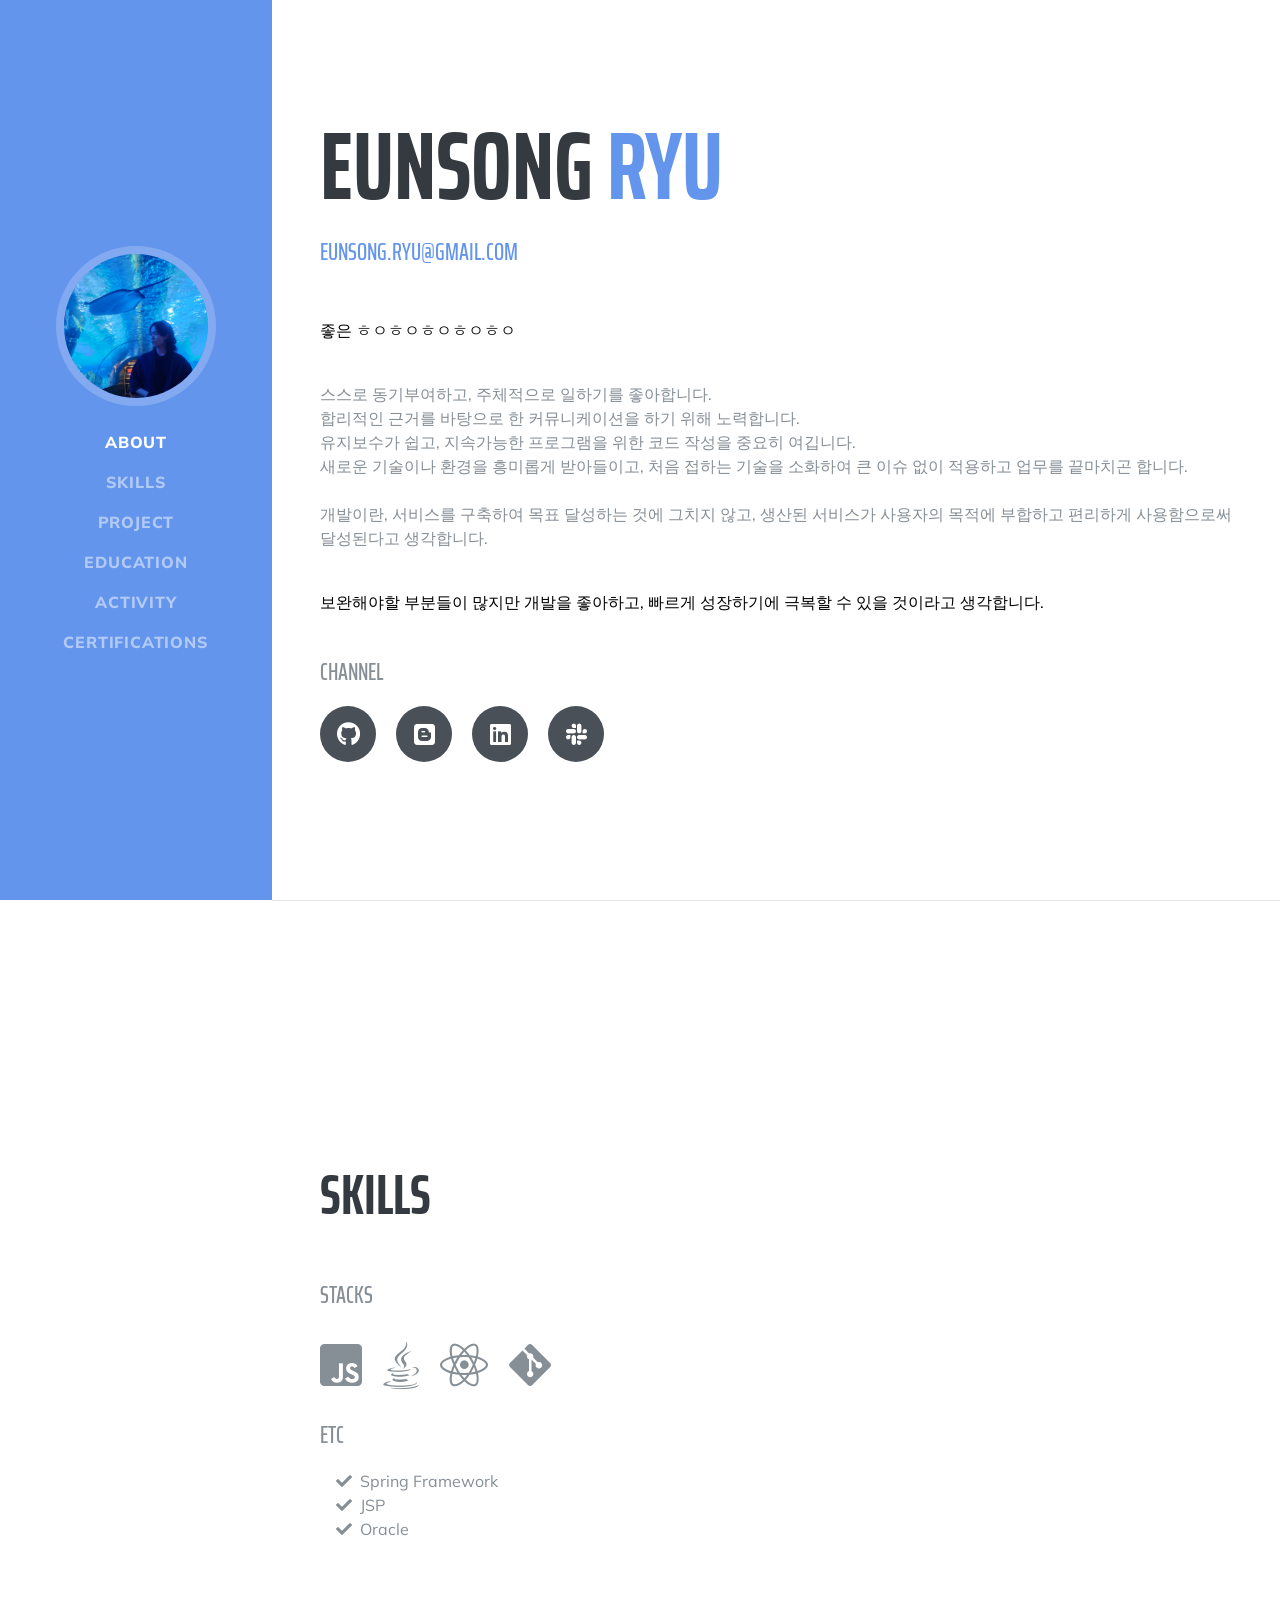
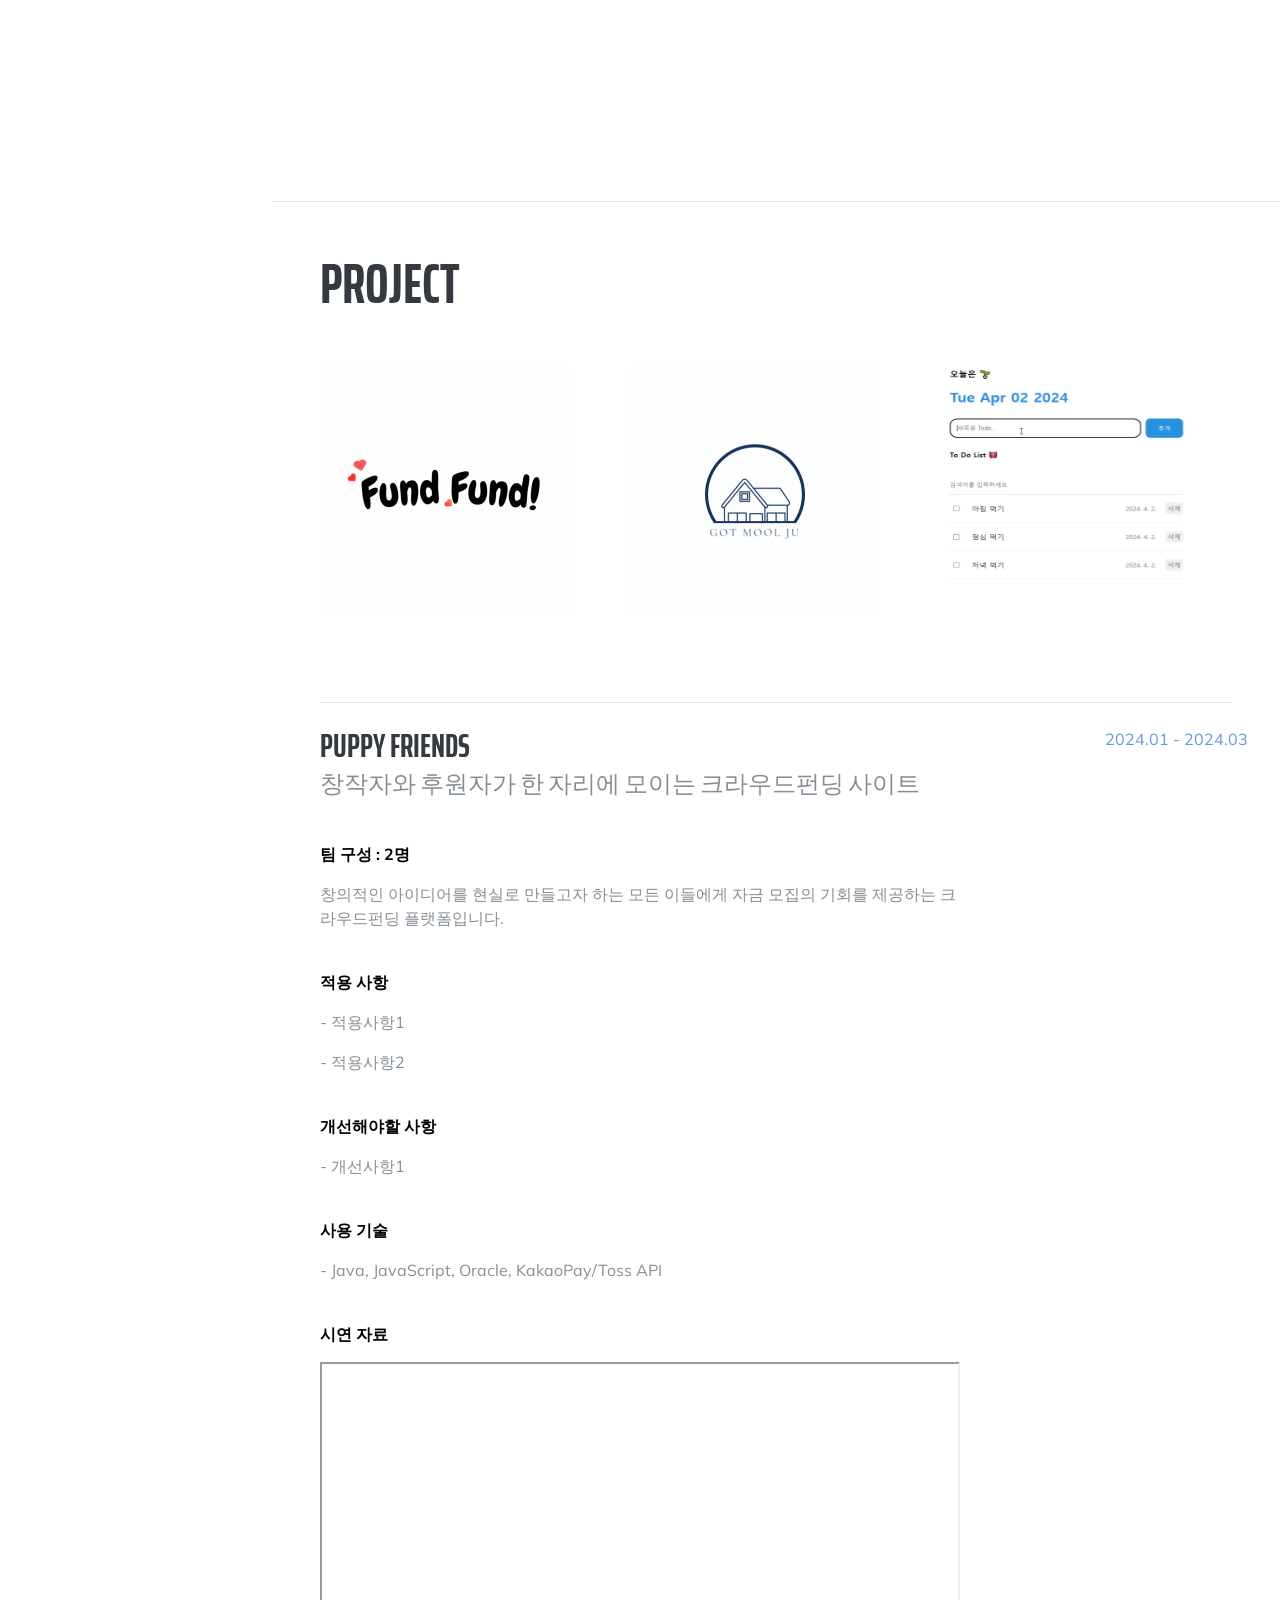
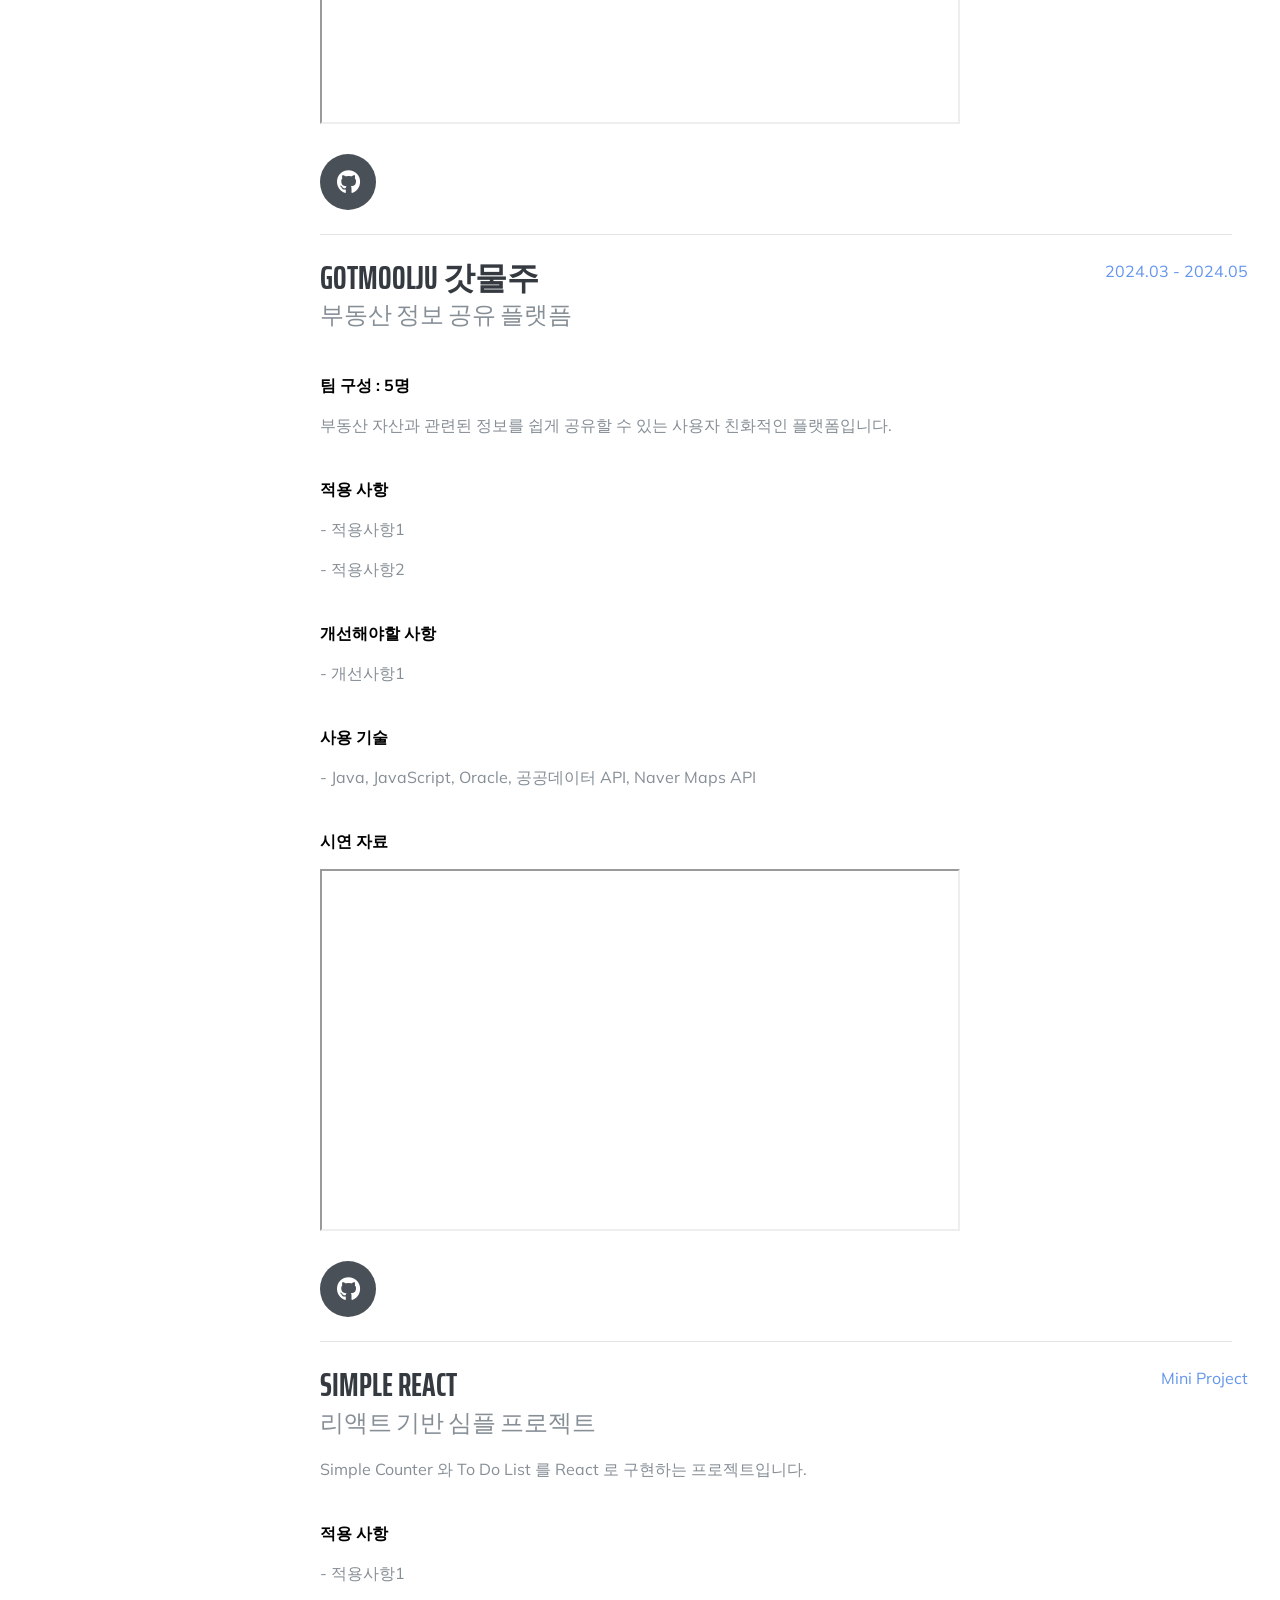
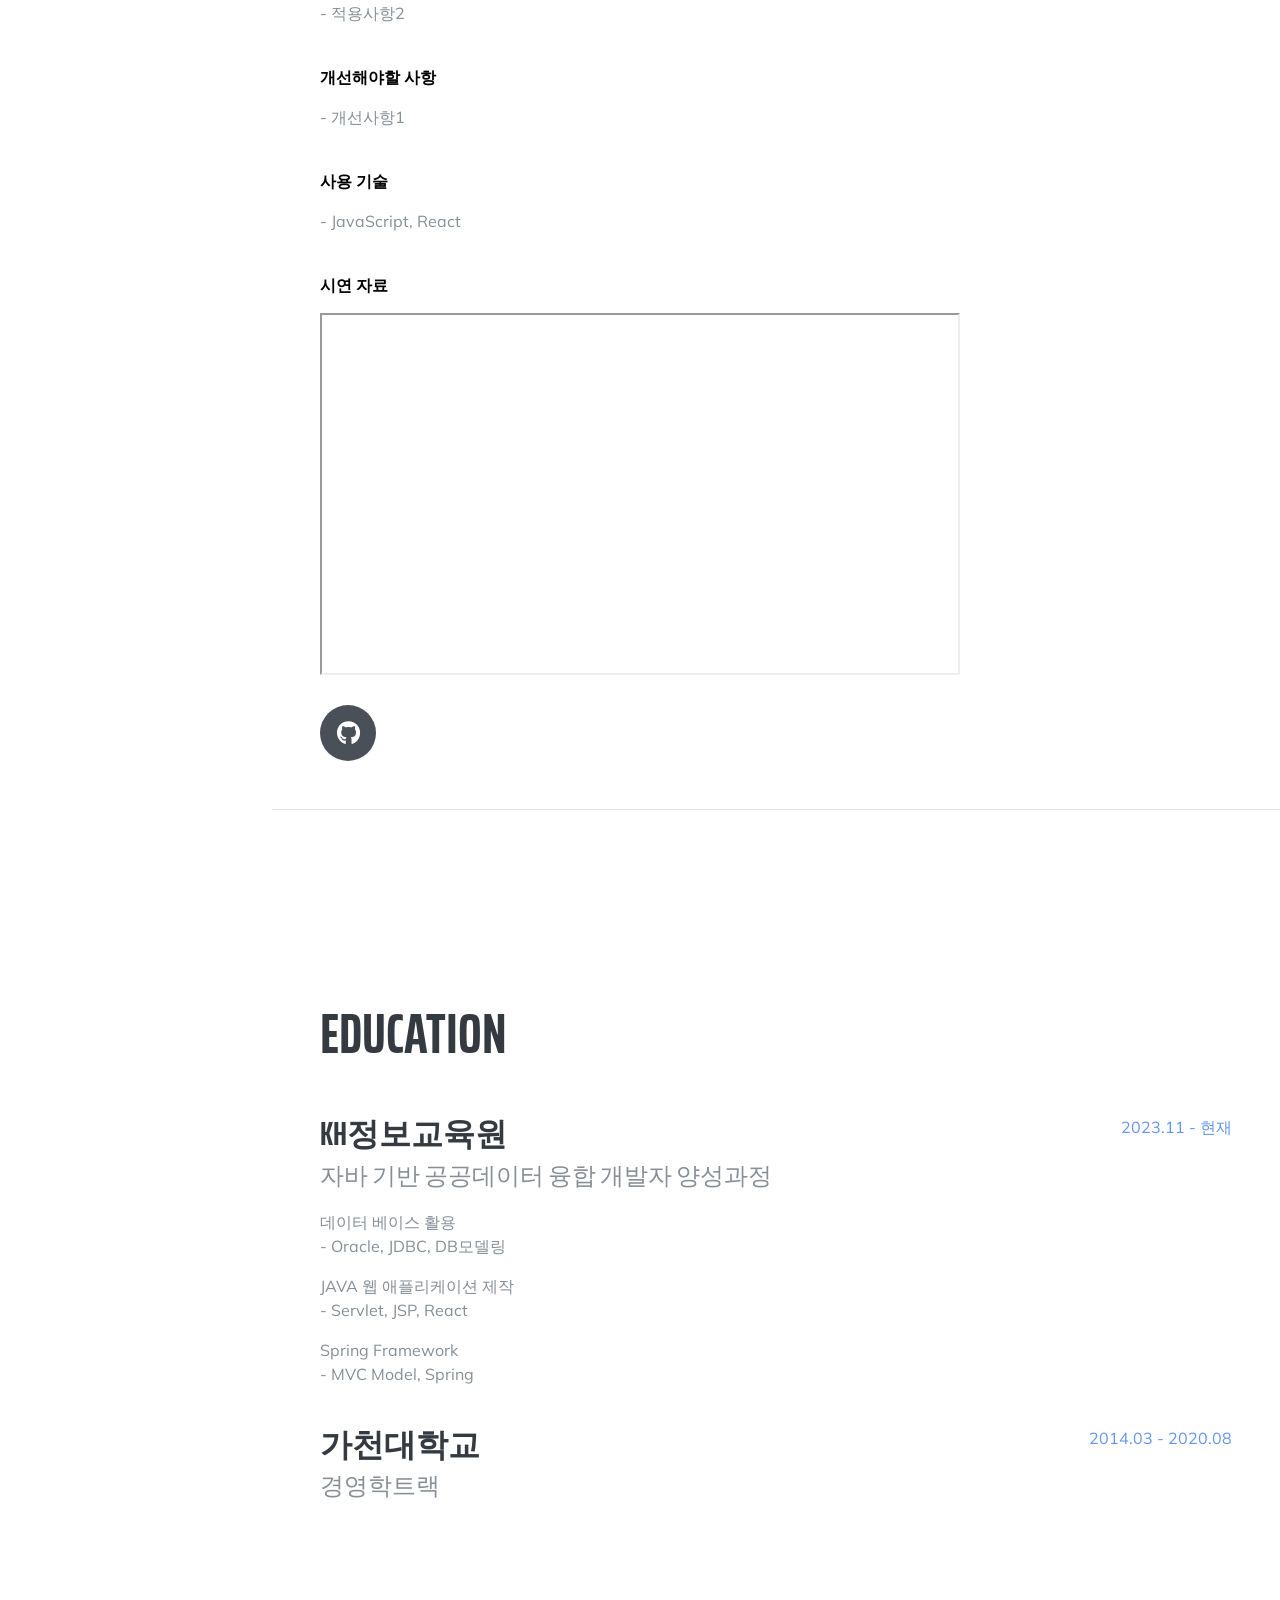
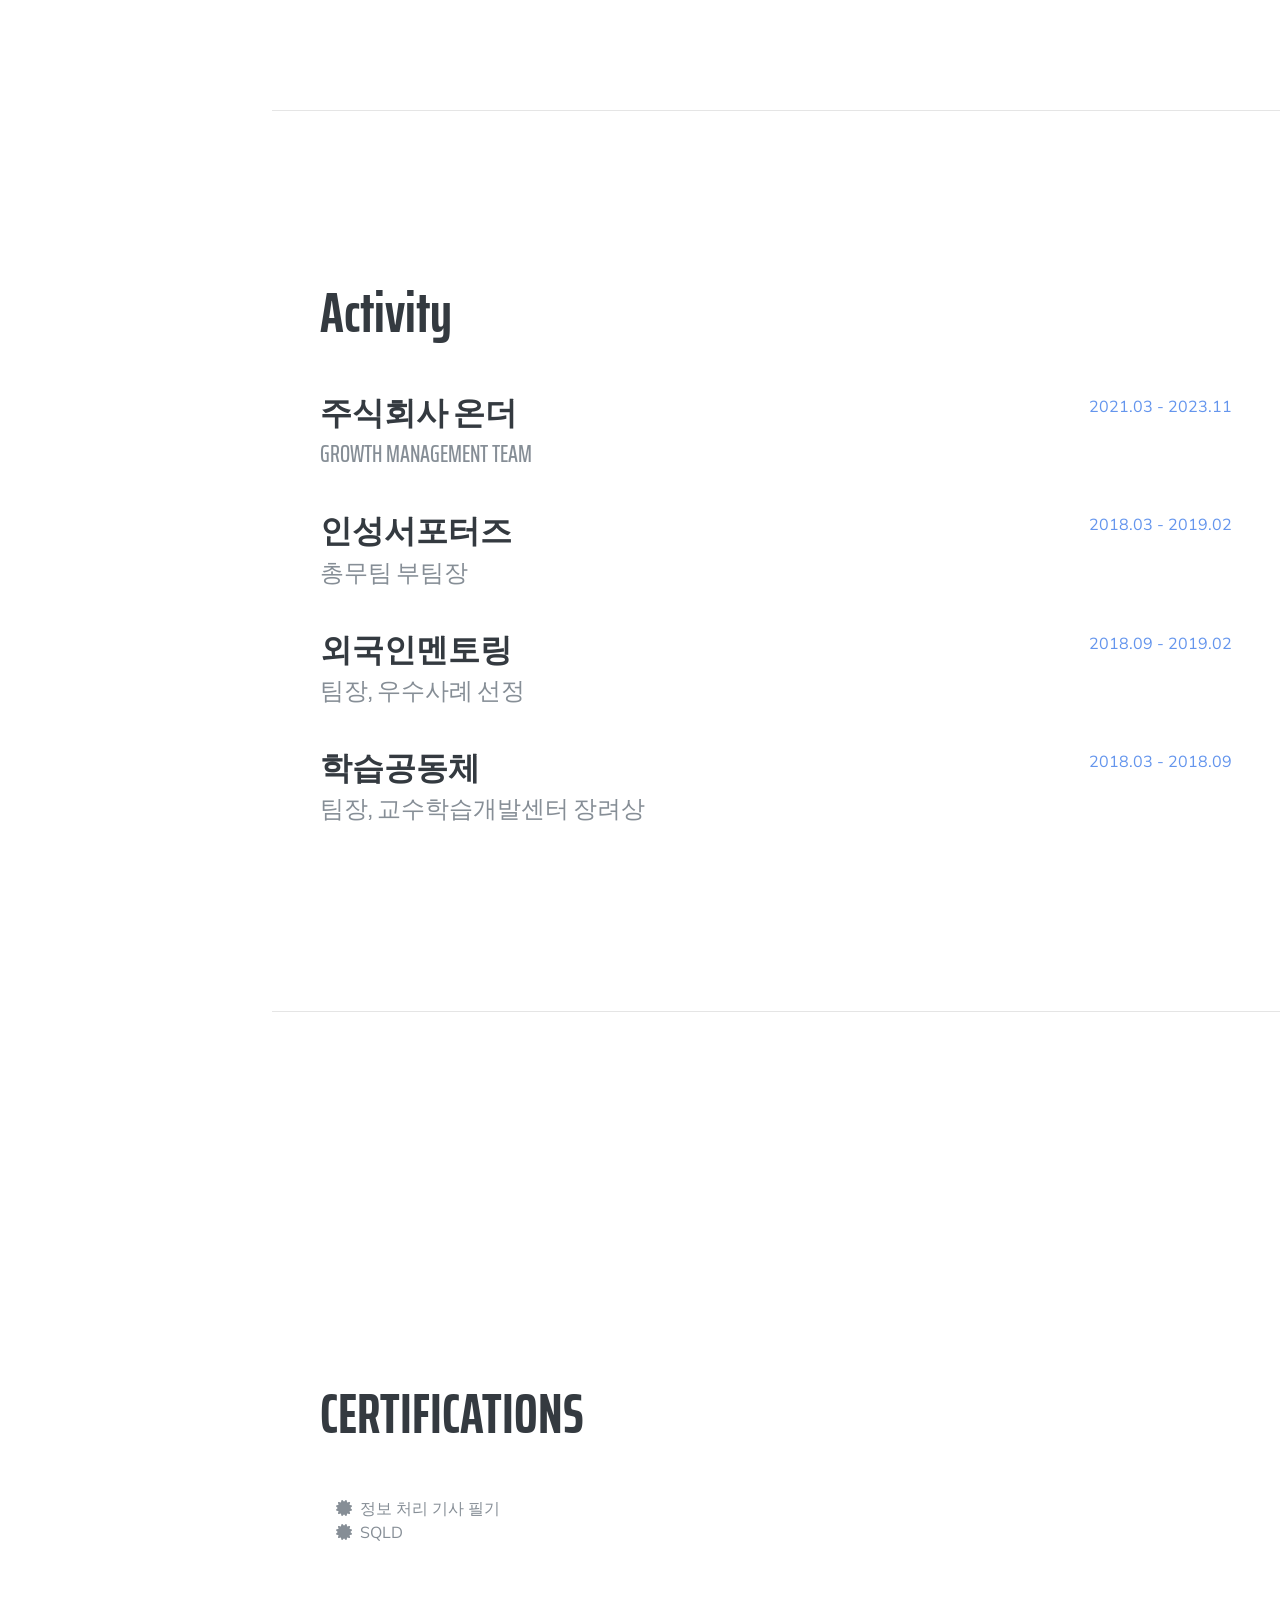
==== commit a39cf5d6: "update" ====
--- a/index.html
+++ b/index.html
@@ -64,12 +64,12 @@
 
     <section class="resume-section p-3 p-lg-5 d-flex align-items-center" id="about">
       <div class="w-100">
-        <h1 class="mb-0">Jaeyeong
-          <span class="text-primary">Kim</span>
+        <h1 class="mb-0">eunsong
+          <span class="text-primary">Ryu</span>
         </h1>
         <br />
         <div class="subheading mb-5">
-          <a href="mailto:kjyyy7341@gmail.com">kjyyy7341@gmail.com</a>
+          <a href="mailto:kjyyy7341@gmail.com">eunsong.ryu@gmail.com</a>
         </div>
         <p class="lead mb-5">
         <p style="color: black;">좋은 ㅎㅇㅎㅇㅎㅇㅎㅇㅎㅇ</p>
@@ -166,7 +166,7 @@
         <br />
         <div class="resume-item d-flex flex-column flex-md-row justify-content-between" id="project1">
             <div class="resume-content">
-              <h3 class="mb-0">FUNDFUNDHAEYO 뻔뻔해요</h3>
+              <h3 class="mb-0">puppy friends</h3>
               <div class="subheading mb-3">창작자와 후원자가 한 자리에 모이는 크라우드펀딩 사이트</div>
               <p style="color: black; font-weight: bold;"><br />팀 구성 : 2명</p>
               <p>창의적인 아이디어를 현실로 만들고자 하는 모든 이들에게 자금 모집의 기회를 제공하는 크라우드펀딩 플랫폼입니다.</p>
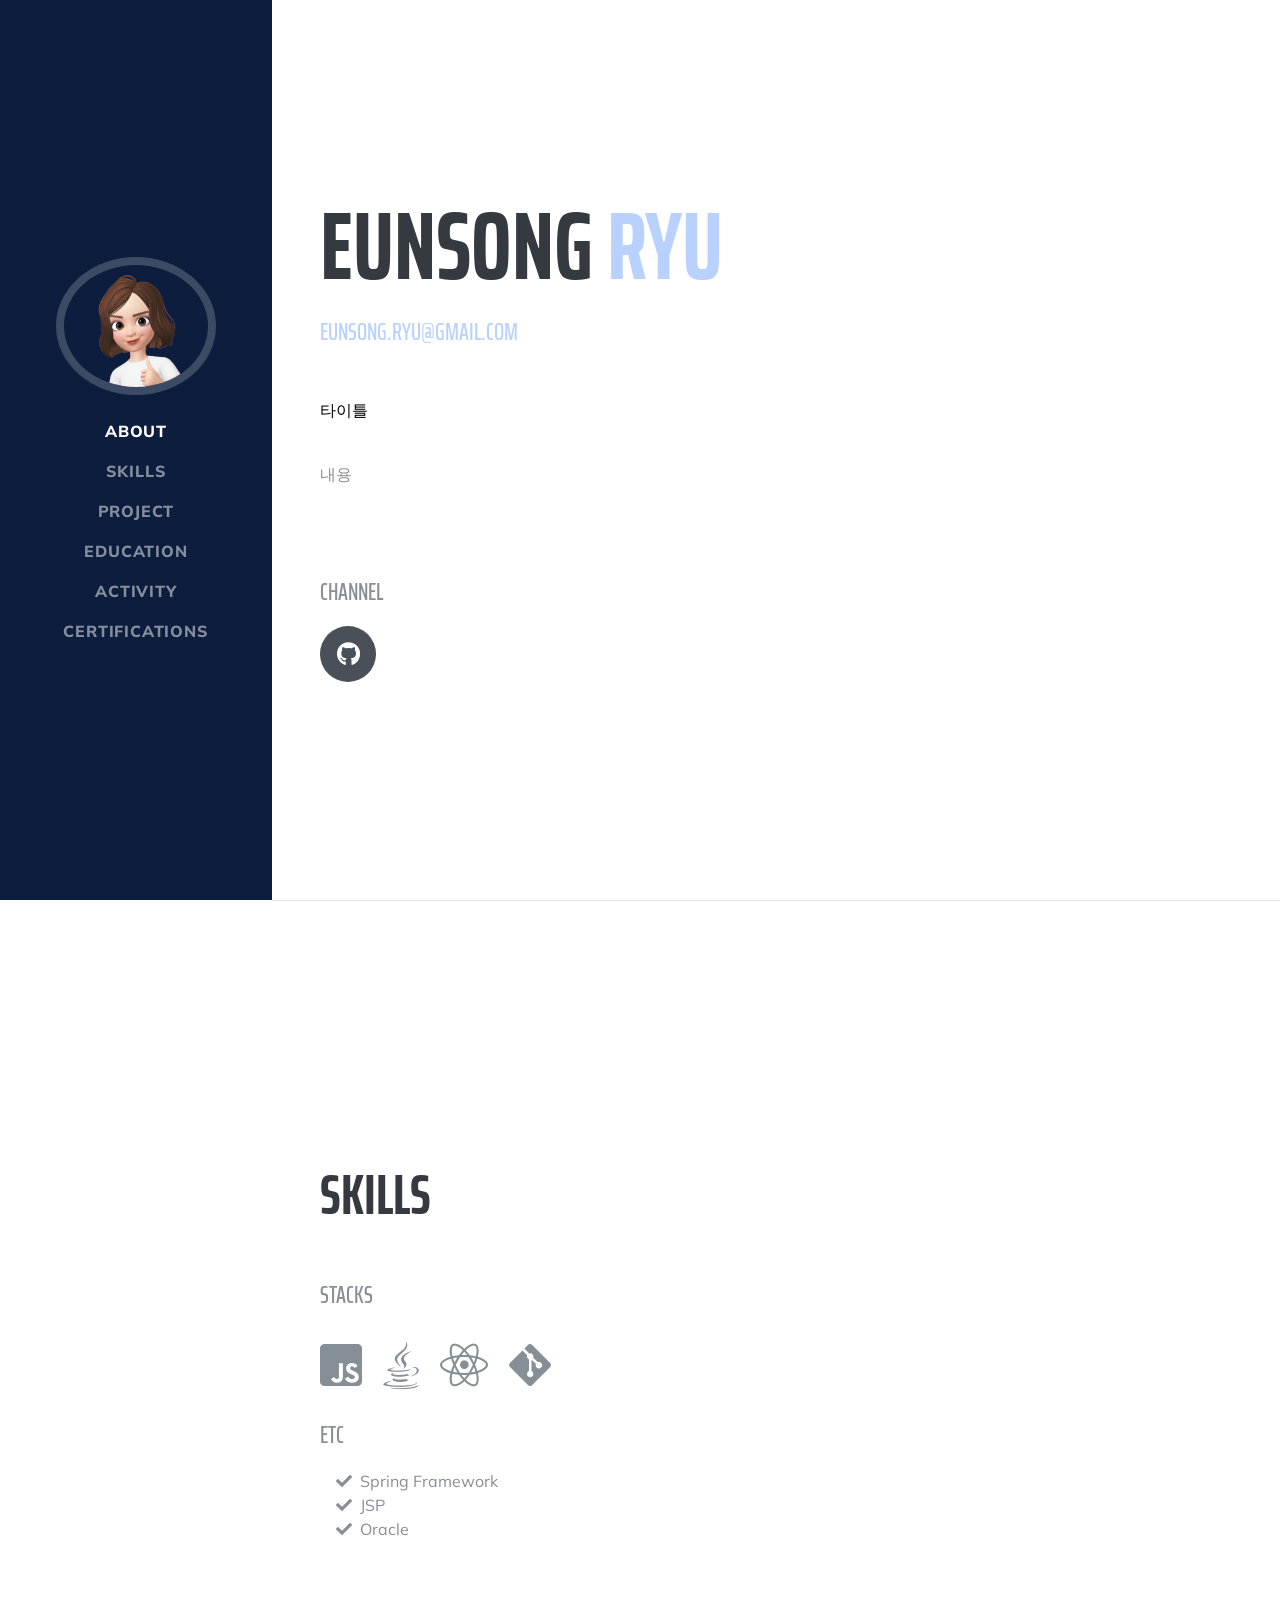
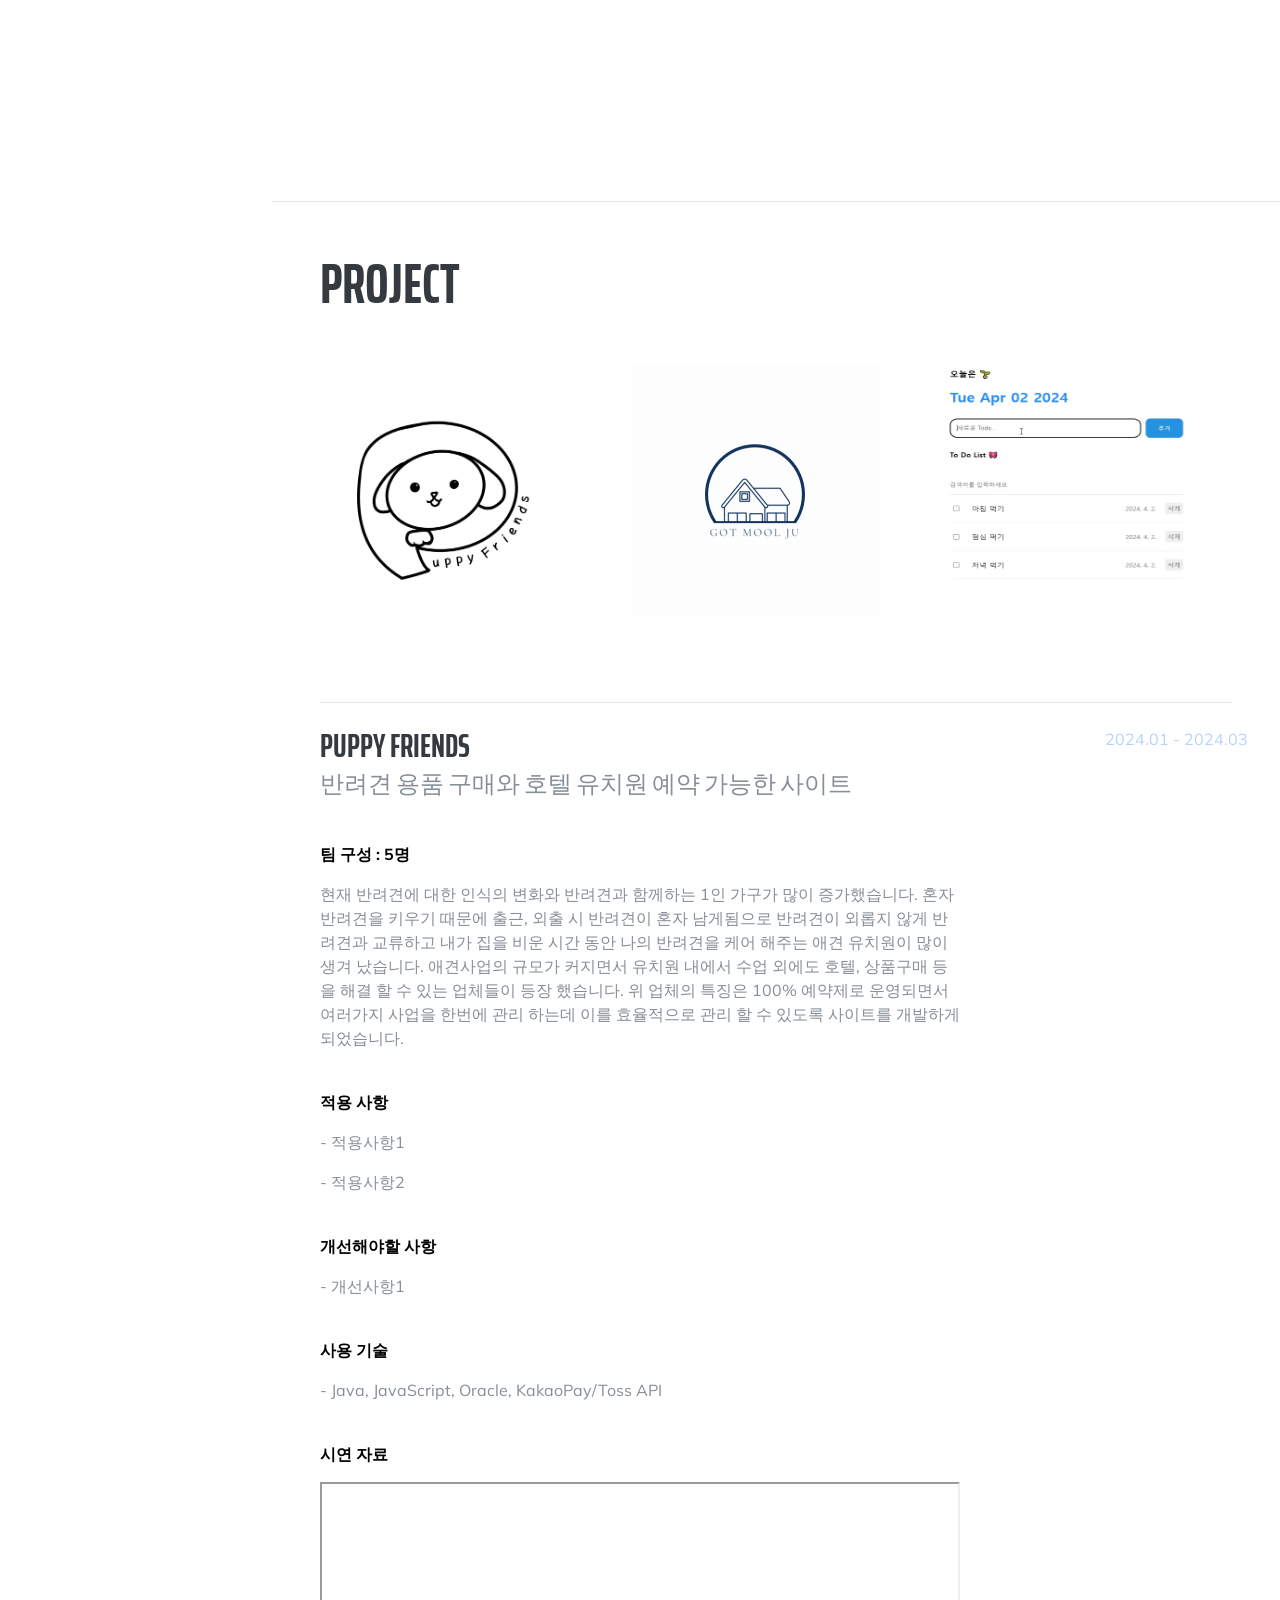
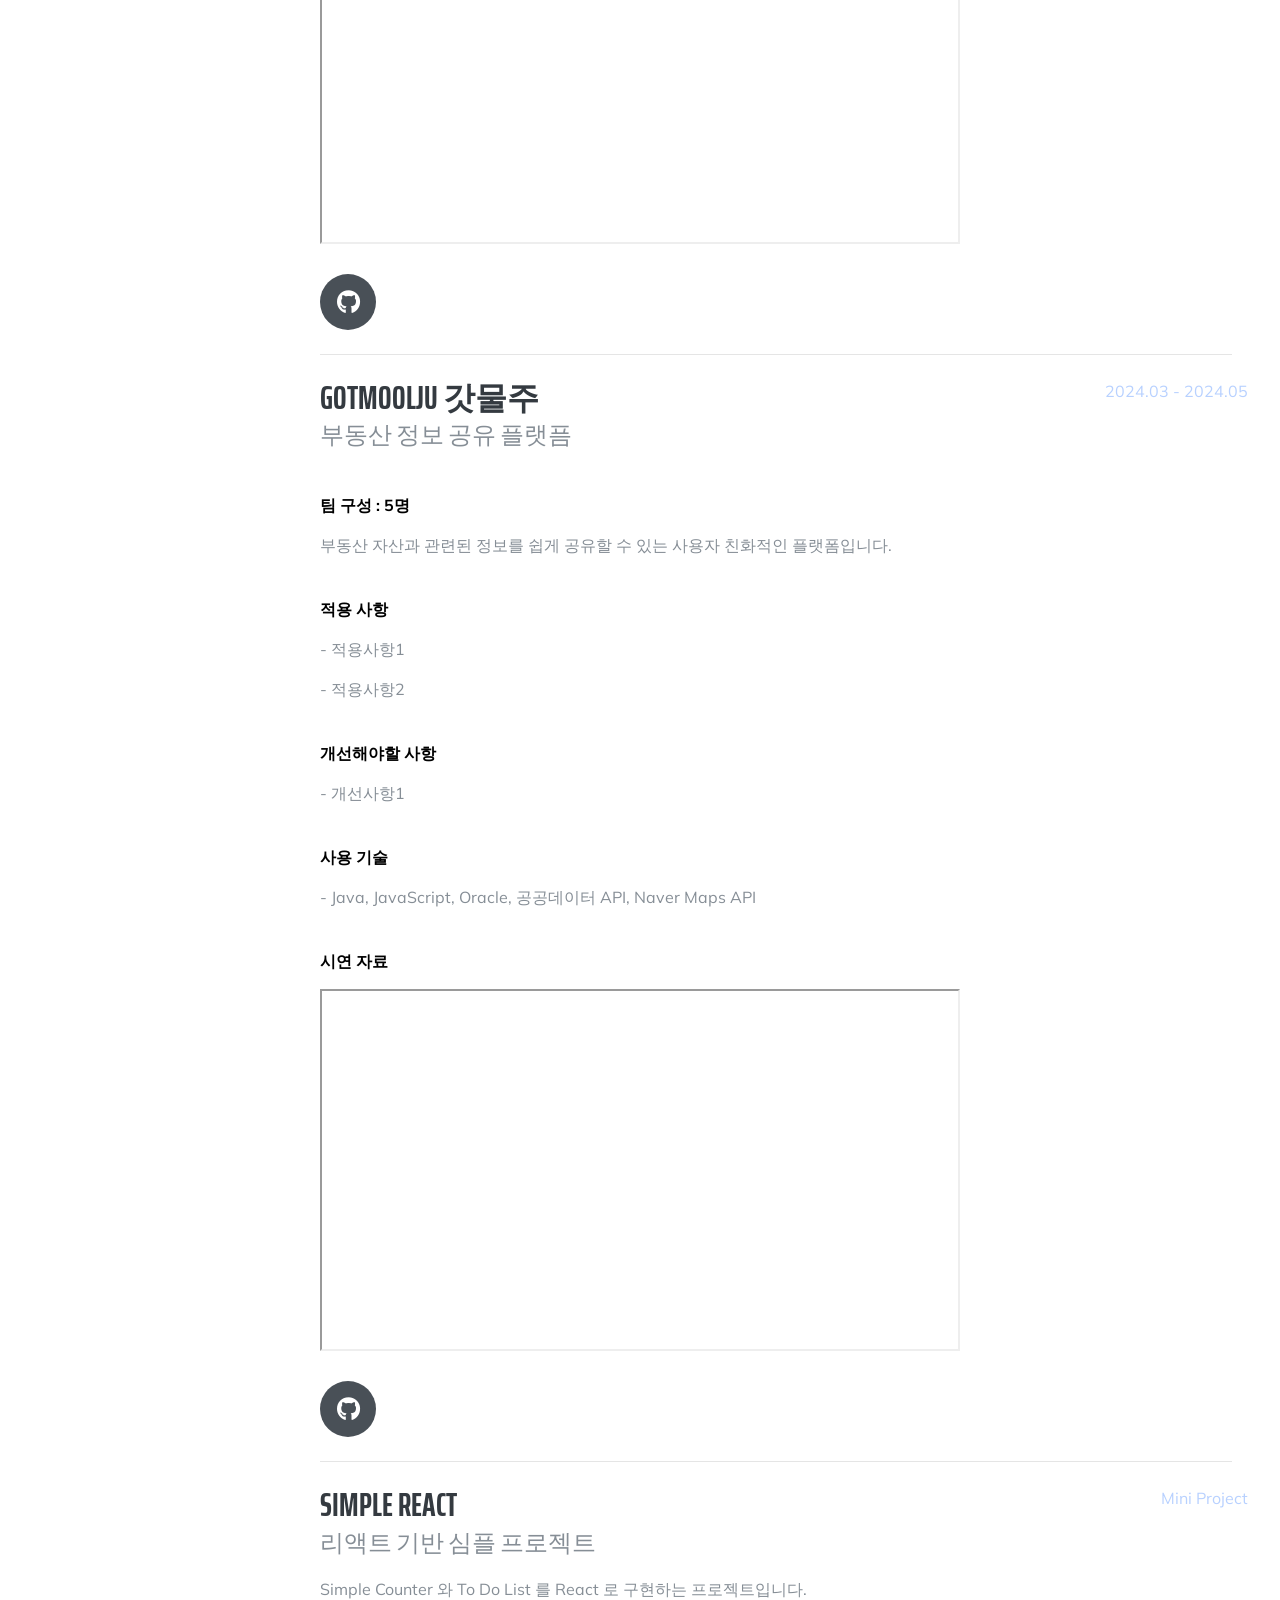
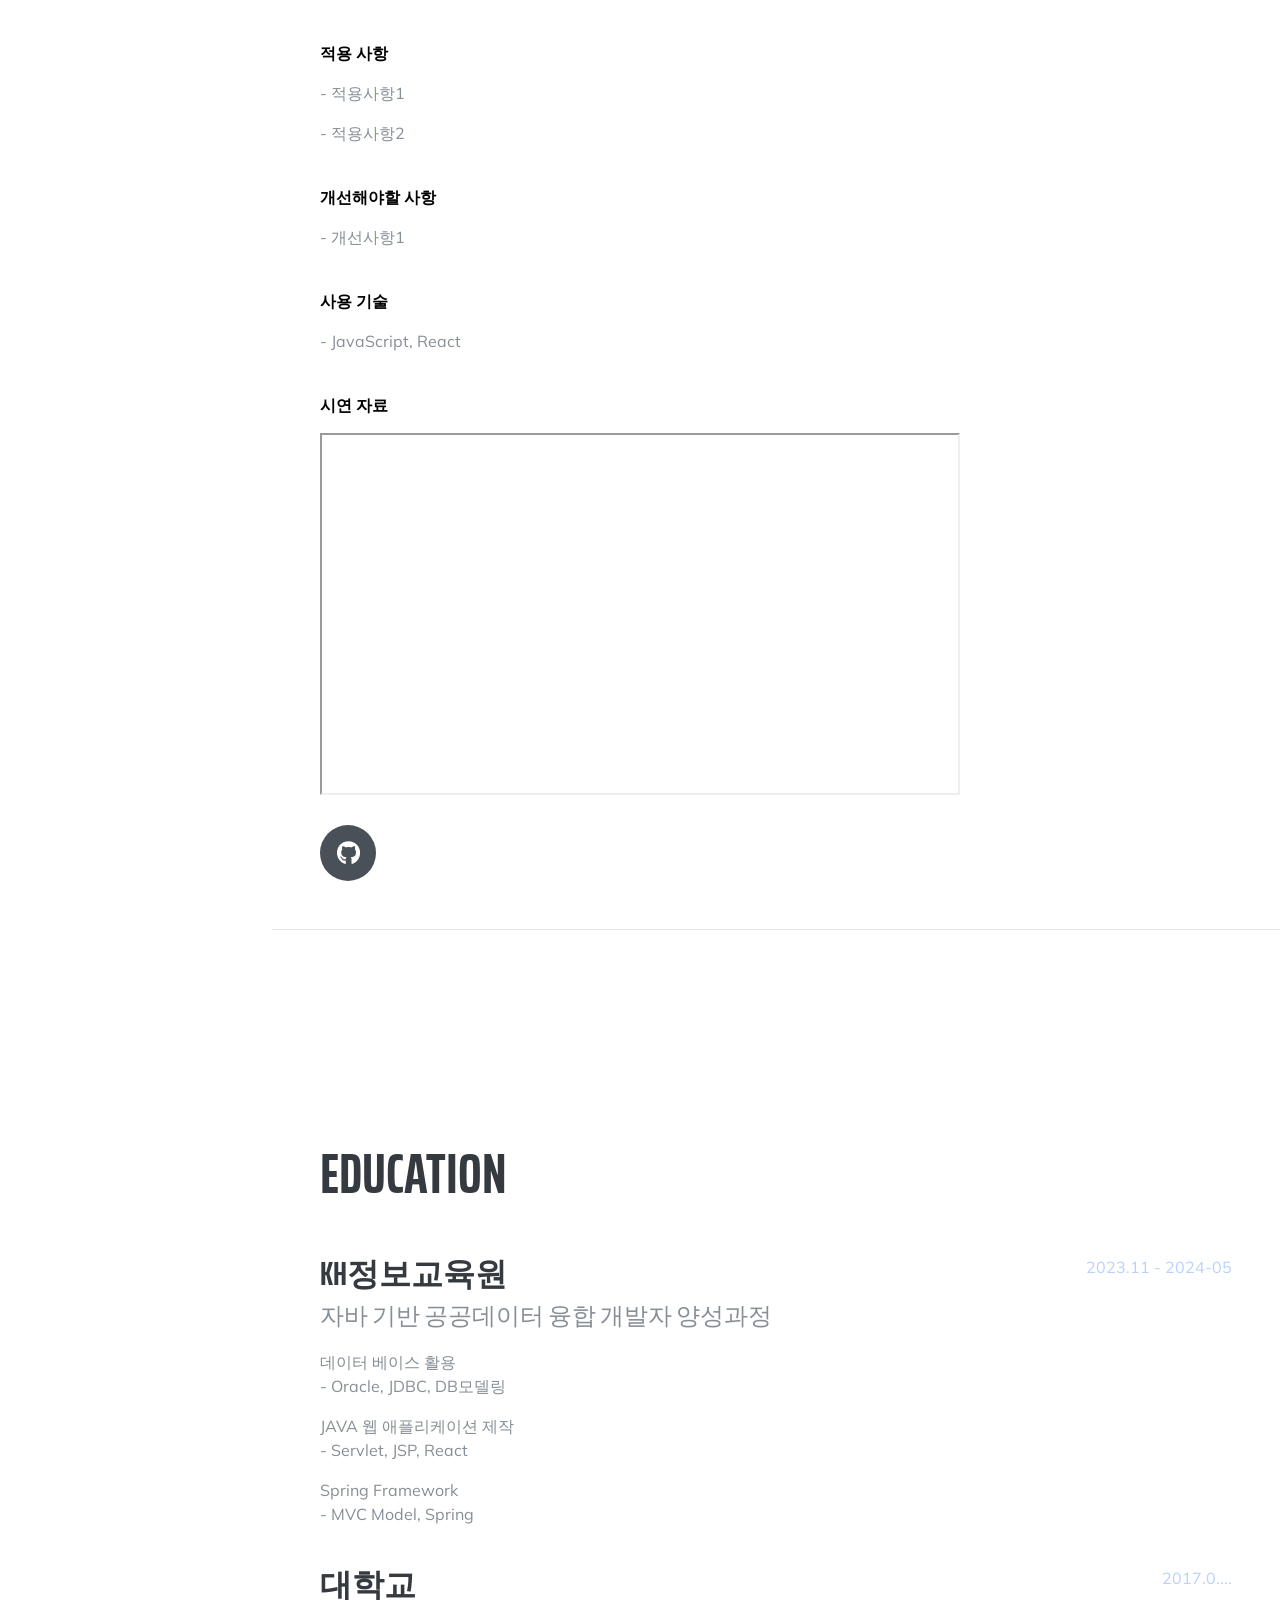
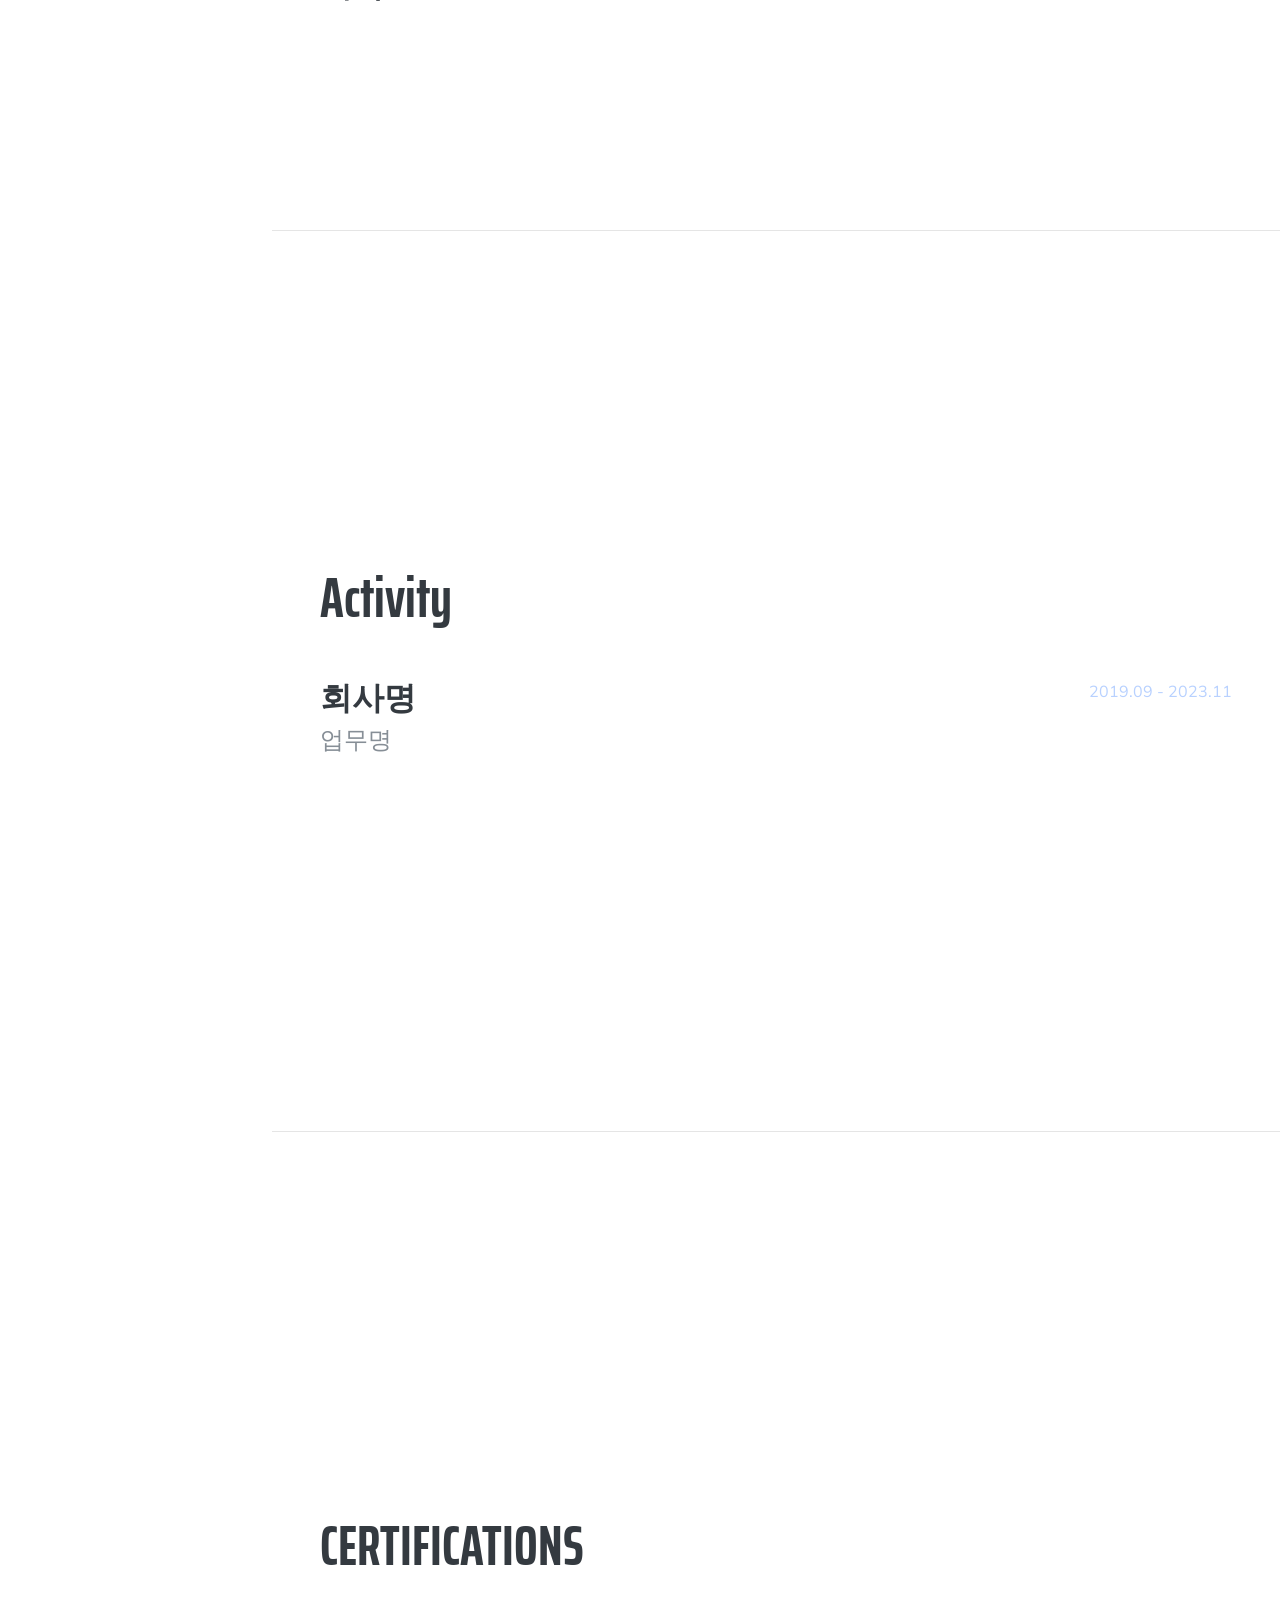
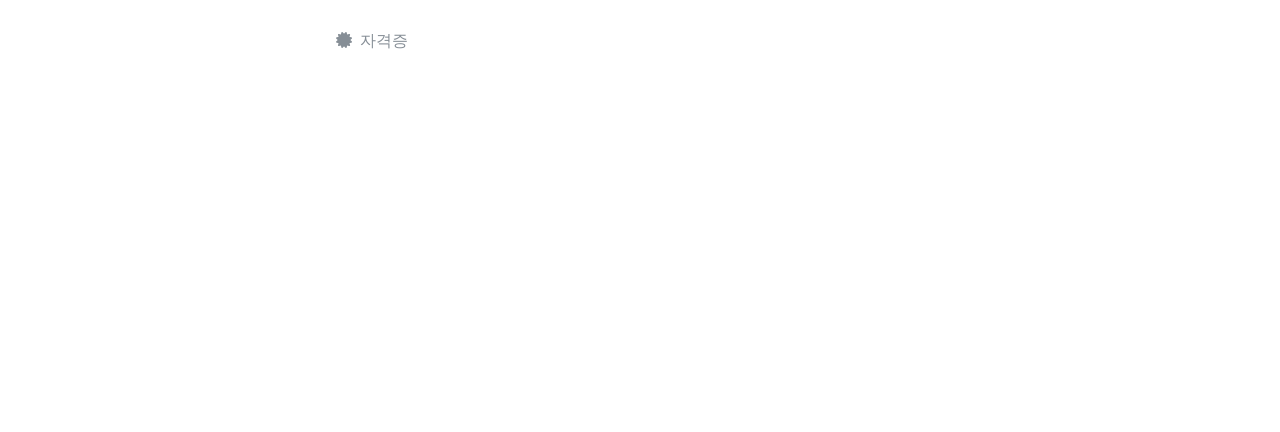
==== commit 00ae9fd9: "color update" ====
--- a/index.html
+++ b/index.html
@@ -27,9 +27,9 @@
 
   <nav class="navbar navbar-expand-lg navbar-dark fixed-top bg-primary" id="sideNav">
     <a class="navbar-brand js-scroll-trigger" href="#page-top">
-      <span class="d-block d-lg-none">Jaeyeong Kim</span>
+      <span class="d-block d-lg-none">Eunsong Ryu</span>
       <span class="d-none d-lg-block">
-        <img class="img-fluid img-profile rounded-circle mx-auto mb-2" src="img/profile.jpg" alt="">
+        <img class="img-fluid img-profile rounded-circle mx-auto mb-2" src="img/profile.png" alt="">
       </span>
     </a>
     <button class="navbar-toggler" type="button" data-toggle="collapse" data-target="#navbarSupportedContent"
@@ -69,36 +69,22 @@
         </h1>
         <br />
         <div class="subheading mb-5">
-          <a href="mailto:kjyyy7341@gmail.com">eunsong.ryu@gmail.com</a>
+          <a href="mailto:eunsong.ryu@gmail.com">eunsong.ryu@gmail.com</a>
         </div>
         <p class="lead mb-5">
-        <p style="color: black;">좋은 ㅎㅇㅎㅇㅎㅇㅎㅇㅎㅇ</p>
+        <p style="color: black;">타이틀</p>
         </p>
         <p>
-          <br />스스로 동기부여하고, 주체적으로 일하기를 좋아합니다.
-          <br />합리적인 근거를 바탕으로 한 커뮤니케이션을 하기 위해 노력합니다.
-          <br />유지보수가 쉽고, 지속가능한 프로그램을 위한 코드 작성을 중요히 여깁니다.
-          <br />새로운 기술이나 환경을 흥미롭게 받아들이고, 처음 접하는 기술을 소화하여 큰 이슈 없이 적용하고 업무를 끝마치곤 합니다.
-          <br />
-          <br />개발이란, 서비스를 구축하여 목표 달성하는 것에 그치지 않고, 생산된 서비스가 사용자의 목적에 부합하고 편리하게 사용함으로써 달성된다고 생각합니다.
+          <br /> 내용
           <br />
           <br />
-          <p style="color: black;">보완해야할 부분들이 많지만 개발을 좋아하고, 빠르게 성장하기에 극복할 수 있을 것이라고 생각합니다.</p>
+          <br />
           <br />
           <div class="subheading mb-3">Channel</div>
           <div class="social-icons">
             <a href="https://github.com/angKH2nd/GotMoolJu">
               <i class="fab fa-github"></i>
             </a>
-            <a href="https://simple-impala-444.notion.site/System-out-print-NanoKim-fe3040183c5a459cb14b6abff5977fd0?pvs=4">
-              <i class="fab fa-brands fa-blogger"></i>
-            </a>
-            <a href="https://www.linkedin.com/in/nanokim">
-              <i class="fab fa-brands fa-linkedin"></i>
-            </a>
-            <a href="https://nano-ko39606.slack.com/team/U064YMLNH62">
-              <i class="fab fa-brands fa-slack"></i>
-            </a>
           </div>
         </p>
       </div>
@@ -152,7 +138,7 @@
 
         <div class="social-icons" style="margin-bottom: 200px;">
           <a class="js-scroll-trigger" href="#project1" style="margin-right: 250px;">
-            <img width="250" height="250" src="img/project1.gif">
+            <img width="250" height="250" src="img/project1.jpg">
           </a>
           <a class="js-scroll-trigger" href="#project2" style="margin-right: 250px;">
             <img width="250" height="250" src="img/project2.gif">
@@ -167,9 +153,9 @@
         <div class="resume-item d-flex flex-column flex-md-row justify-content-between" id="project1">
             <div class="resume-content">
               <h3 class="mb-0">puppy friends</h3>
-              <div class="subheading mb-3">창작자와 후원자가 한 자리에 모이는 크라우드펀딩 사이트</div>
-              <p style="color: black; font-weight: bold;"><br />팀 구성 : 2명</p>
-              <p>창의적인 아이디어를 현실로 만들고자 하는 모든 이들에게 자금 모집의 기회를 제공하는 크라우드펀딩 플랫폼입니다.</p>
+              <div class="subheading mb-3">반려견 용품 구매와 호텔 유치원 예약 가능한 사이트 </div>
+              <p style="color: black; font-weight: bold;"><br />팀 구성 : 5명</p>
+              <p>현재 반려견에 대한 인식의 변화와 반려견과 함께하는 1인 가구가 많이 증가했습니다. 혼자 반려견을 키우기 때문에 출근, 외출 시 반려견이 혼자 남게됨으로 반려견이 외롭지 않게 반려견과 교류하고 내가 집을 비운 시간 동안 나의 반려견을 케어 해주는 애견 유치원이 많이 생겨 났습니다. 애견사업의 규모가 커지면서 유치원 내에서 수업 외에도 호텔, 상품구매 등을 해결 할 수 있는 업체들이 등장 했습니다. 위 업체의 특징은 100% 예약제로 운영되면서 여러가지 사업을 한번에 관리 하는데 이를 효율적으로 관리 할 수 있도록 사이트를 개발하게 되었습니다.</p>
               <p style="color: black; font-weight: bold;"><br />적용 사항</p>
               <p>- 적용사항1</p>
               <p>- 적용사항2</p>
@@ -184,7 +170,7 @@
               </div>
               <br />
               <div class="social-icons">
-                <a href="https://github.com/angKH1st/FundFundhaeyo">
+                <a href="https://github.com/hijimin/puppyFriends">
                   <i class="fab fa-github"></i>
                 </a>
               </div>
@@ -290,7 +276,7 @@
             </div>
           </div>
           <div class="resume-date text-md-right">
-            <span class="text-primary">2023.11 - 현재</span>
+            <span class="text-primary">2023.11 - 2024-05</span>
           </div>
         </div>
 
@@ -298,11 +284,11 @@
 
         <div class="resume-item d-flex flex-column flex-md-row justify-content-between">
           <div class="resume-content">
-            <h3 class="mb-1">가천대학교</h3>
-            <div class="subheading mb-3">경영학트랙</div>
-          </div>
-          <div class="resume-date text-md-right">
-            <span class="text-primary">2014.03 - 2020.08</span>
+            <h3 class="mb-1">대학교</h3>
+            <div class="subheading mb-3"></div>
+          </div>
+          <div class="resume-date text-md-right">
+            <span class="text-primary">2017.0....</span>
           </div>
         </div>
 
@@ -318,50 +304,16 @@
         <h2 class="mb-5" style="text-transform: none;">Activity</h2>
         <div class="resume-item d-flex flex-column flex-md-row justify-content-between">
           <div class="resume-content">
-            <h3 class="mb-1">주식회사 온더</h3>
-            <div class="subheading mb-3">Growth Management Team</div>
-          </div>
-          <div class="resume-date text-md-right">
-            <span class="text-primary">2021.03 - 2023.11</span>
-          </div>
-        </div>
-
-        <br />
-
-        <div class="resume-item d-flex flex-column flex-md-row justify-content-between">
-          <div class="resume-content">
-            <h3 class="mb-1">인성서포터즈</h3>
-            <div class="subheading mb-3">총무팀 부팀장</div>
-          </div>
-          <div class="resume-date text-md-right">
-            <span class="text-primary">2018.03 - 2019.02</span>
-          </div>
-        </div>
-
-        <br />
-
-        <div class="resume-item d-flex flex-column flex-md-row justify-content-between">
-          <div class="resume-content">
-            <h3 class="mb-1">외국인멘토링</h3>
-            <div class="subheading mb-3">팀장, 우수사례 선정</div>
-          </div>
-          <div class="resume-date text-md-right">
-            <span class="text-primary">2018.09 - 2019.02</span>
-          </div>
-        </div>
-
-        <br />
-
-        <div class="resume-item d-flex flex-column flex-md-row justify-content-between">
-          <div class="resume-content">
-            <h3 class="mb-1">학습공동체</h3>
-            <div class="subheading mb-3">팀장, 교수학습개발센터 장려상</div>
-          </div>
-          <div class="resume-date text-md-right">
-            <span class="text-primary">2018.03 - 2018.09</span>
-          </div>
-        </div>
-      </div>
+            <h3 class="mb-1">회사명</h3>
+            <div class="subheading mb-3">업무명</div>
+          </div>
+          <div class="resume-date text-md-right">
+            <span class="text-primary">2019.09 - 2023.11</span>
+          </div>
+        </div>
+
+        <br />
+
 
     </section>
 
@@ -373,11 +325,7 @@
         <ul class="fa-ul mb-0">
           <li>
             <i class="fa-li fa fa-solid fa-certificate"></i>
-            정보 처리 기사 필기
-          </li>
-          <li>
-            <i class="fa-li fa fa-solid fa-certificate"></i>
-            SQLD
+            자격증
           </li>
         </ul>
       </div>
--- a/css/resume.min.css
+++ b/css/resume.min.css
@@ -2,4 +2,4 @@
  * Start Bootstrap - Resume v5.0.8 (https://startbootstrap.com/template-overviews/resume)
  * Copyright 2013-2020 Start Bootstrap
  * Licensed under MIT (https://github.com/BlackrockDigital/startbootstrap-resume/blob/master/LICENSE)
- */body{font-family:Muli,-apple-system,BlinkMacSystemFont,'Segoe UI',Roboto,'Helvetica Neue',Arial,sans-serif,'Apple Color Emoji','Segoe UI Emoji','Segoe UI Symbol','Noto Color Emoji';padding-top:54px;color:#868e96}@media (min-width:992px){body{padding-top:0;padding-left:17rem}}h1,h2,h3,h4,h5,h6{font-family:'Saira Extra Condensed',-apple-system,BlinkMacSystemFont,'Segoe UI',Roboto,'Helvetica Neue',Arial,sans-serif,'Apple Color Emoji','Segoe UI Emoji','Segoe UI Symbol','Noto Color Emoji';font-weight:700;text-transform:uppercase;color:#343a40}h1{font-size:6rem;line-height:5.5rem}h2{font-size:3.5rem}h3{font-size:2rem}p.lead{font-size:1.15rem;font-weight:400}.subheading{text-transform:uppercase;font-weight:500;font-family:'Saira Extra Condensed',-apple-system,BlinkMacSystemFont,'Segoe UI',Roboto,'Helvetica Neue',Arial,sans-serif,'Apple Color Emoji','Segoe UI Emoji','Segoe UI Symbol','Noto Color Emoji';font-size:1.5rem}.social-icons a{display:inline-block;height:3.5rem;width:3.5rem;background-color:#495057;color:#fff!important;border-radius:100%;text-align:center;font-size:1.5rem;line-height:3.5rem;margin-right:1rem}.social-icons a:last-child{margin-right:0}.social-icons a:hover{background-color:#6495ed}.dev-icons{font-size:3rem}.dev-icons .list-inline-item i:hover{color:#6495ed}#sideNav .navbar-nav .nav-item .nav-link{font-weight:800;letter-spacing:.05rem;text-transform:uppercase}#sideNav .navbar-toggler:focus{outline-color:#a9c4f5}@media (min-width:992px){#sideNav{text-align:center;position:fixed;top:0;left:0;display:flex;flex-direction:column;width:17rem;height:100vh}#sideNav .navbar-brand{display:flex;margin:auto auto 0;padding:.5rem}#sideNav .navbar-brand .img-profile{max-width:10rem;max-height:10rem;border:.5rem solid rgba(255,255,255,.2)}#sideNav .navbar-collapse{display:flex;align-items:flex-start;flex-grow:0;width:100%;margin-bottom:auto}#sideNav .navbar-collapse .navbar-nav{flex-direction:column;width:100%}#sideNav .navbar-collapse .navbar-nav .nav-item{display:block}#sideNav .navbar-collapse .navbar-nav .nav-item .nav-link{display:block}}section.resume-section{padding-top:5rem!important;padding-bottom:5rem!important;max-width:75rem}section.resume-section .resume-item .resume-date{min-width:none}@media (min-width:768px){section.resume-section{min-height:100vh}section.resume-section .resume-item .resume-date{min-width:18rem}}@media (min-width:992px){section.resume-section{padding-top:3rem!important;padding-bottom:3rem!important}}.bg-primary{background-color:#6495ed!important}.text-primary{color:#6495ed!important}a{color:#6495ed}a:active,a:focus,a:hover{color:#1f66e5}+ */body{font-family:Muli,-apple-system,BlinkMacSystemFont,'Segoe UI',Roboto,'Helvetica Neue',Arial,sans-serif,'Apple Color Emoji','Segoe UI Emoji','Segoe UI Symbol','Noto Color Emoji';padding-top:54px;color:#868e96}@media (min-width:992px){body{padding-top:0;padding-left:17rem}}h1,h2,h3,h4,h5,h6{font-family:'Saira Extra Condensed',-apple-system,BlinkMacSystemFont,'Segoe UI',Roboto,'Helvetica Neue',Arial,sans-serif,'Apple Color Emoji','Segoe UI Emoji','Segoe UI Symbol','Noto Color Emoji';font-weight:700;text-transform:uppercase;color:#343a40}h1{font-size:6rem;line-height:5.5rem}h2{font-size:3.5rem}h3{font-size:2rem}p.lead{font-size:1.15rem;font-weight:400}.subheading{text-transform:uppercase;font-weight:500;font-family:'Saira Extra Condensed',-apple-system,BlinkMacSystemFont,'Segoe UI',Roboto,'Helvetica Neue',Arial,sans-serif,'Apple Color Emoji','Segoe UI Emoji','Segoe UI Symbol','Noto Color Emoji';font-size:1.5rem}.social-icons a{display:inline-block;height:3.5rem;width:3.5rem;background-color:#495057;color:#fff!important;border-radius:100%;text-align:center;font-size:1.5rem;line-height:3.5rem;margin-right:1rem}.social-icons a:last-child{margin-right:0}.social-icons a:hover{background-color:#0c1d3d}.dev-icons{font-size:3rem}.dev-icons .list-inline-item i:hover{color:#0c1d3d}#sideNav .navbar-nav .nav-item .nav-link{font-weight:800;letter-spacing:.05rem;text-transform:uppercase}#sideNav .navbar-toggler:focus{outline-color:#a9c4f5}@media (min-width:992px){#sideNav{text-align:center;position:fixed;top:0;left:0;display:flex;flex-direction:column;width:17rem;height:100vh}#sideNav .navbar-brand{display:flex;margin:auto auto 0;padding:.5rem}#sideNav .navbar-brand .img-profile{max-width:10rem;max-height:10rem;border:.5rem solid rgba(255,255,255,.2)}#sideNav .navbar-collapse{display:flex;align-items:flex-start;flex-grow:0;width:100%;margin-bottom:auto}#sideNav .navbar-collapse .navbar-nav{flex-direction:column;width:100%}#sideNav .navbar-collapse .navbar-nav .nav-item{display:block}#sideNav .navbar-collapse .navbar-nav .nav-item .nav-link{display:block}}section.resume-section{padding-top:5rem!important;padding-bottom:5rem!important;max-width:75rem}section.resume-section .resume-item .resume-date{min-width:none}@media (min-width:768px){section.resume-section{min-height:100vh}section.resume-section .resume-item .resume-date{min-width:18rem}}@media (min-width:992px){section.resume-section{padding-top:3rem!important;padding-bottom:3rem!important}}.bg-primary{background-color:#0c1d3d!important}.text-primary{color:rgb(184, 209, 255)!important}a{color:rgb(184, 209, 255)}a:active,a:focus,a:hover{color:rgb(184, 209, 255)}
